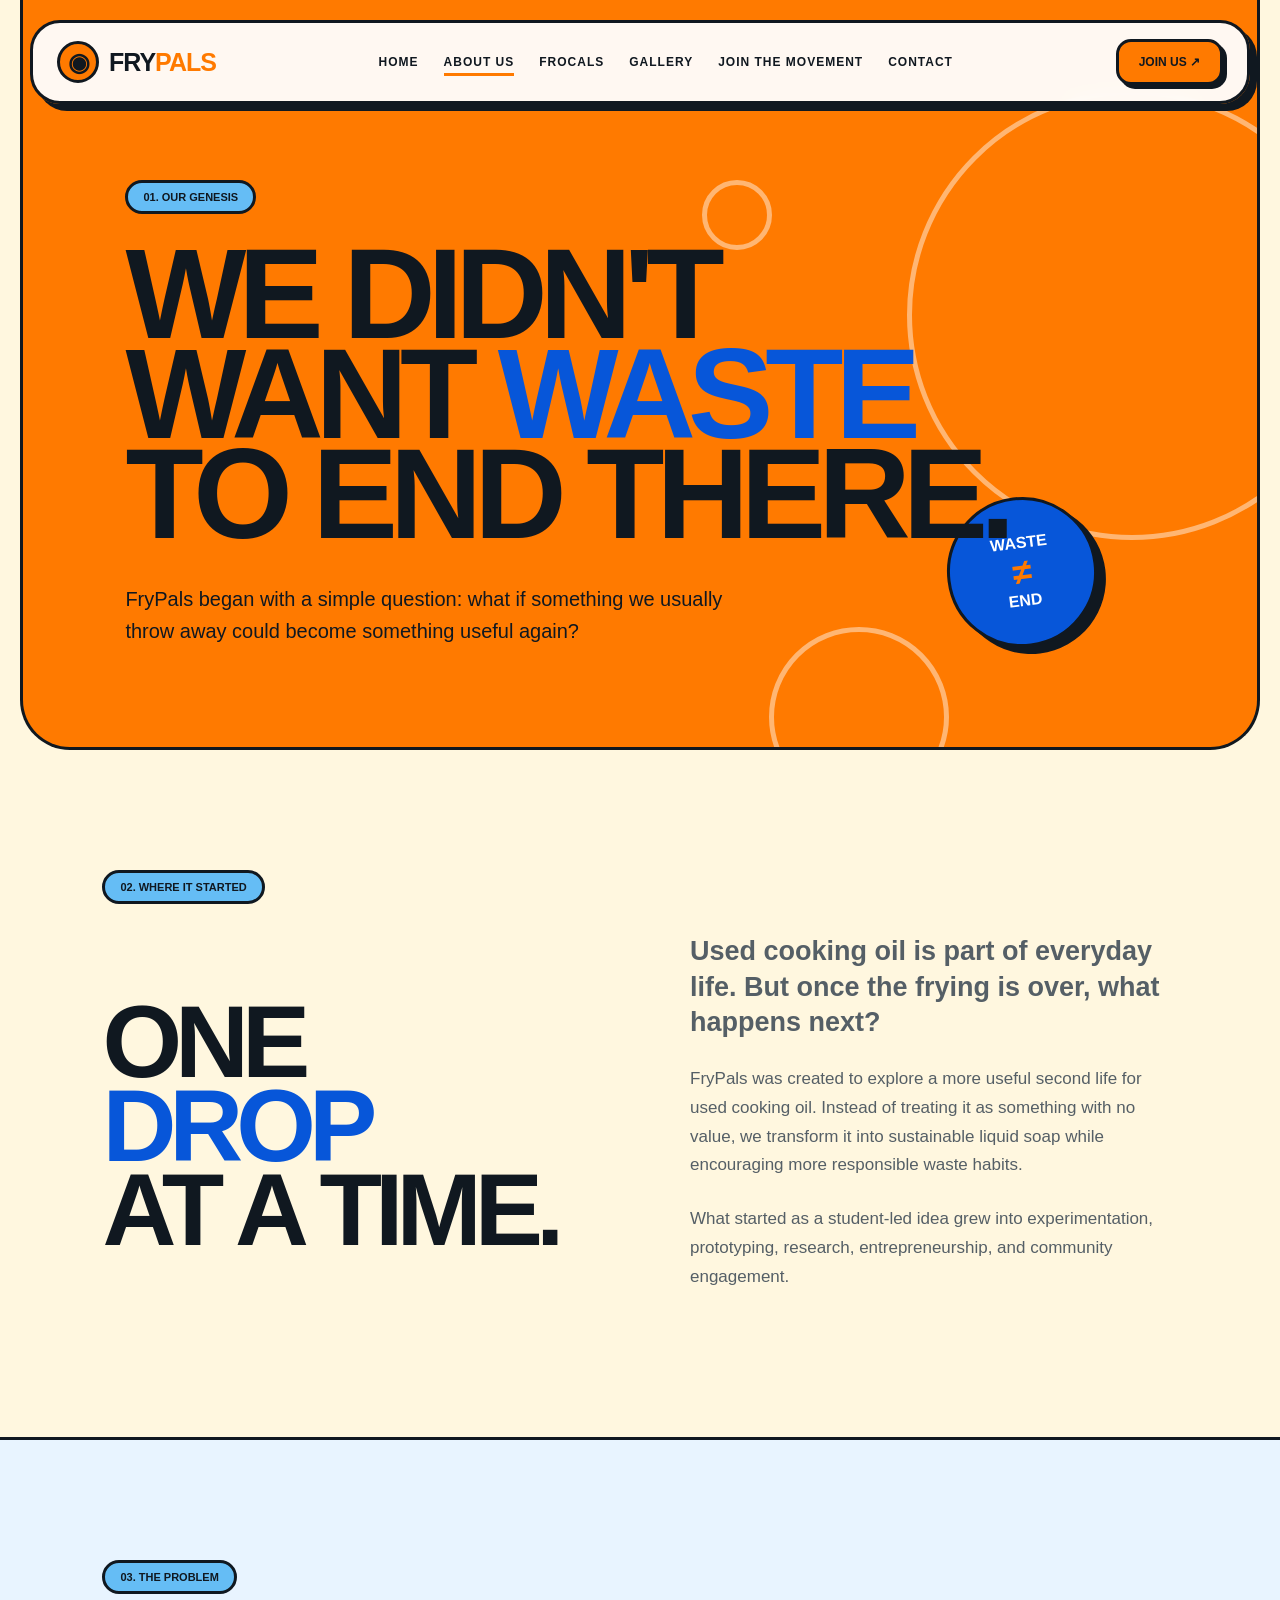
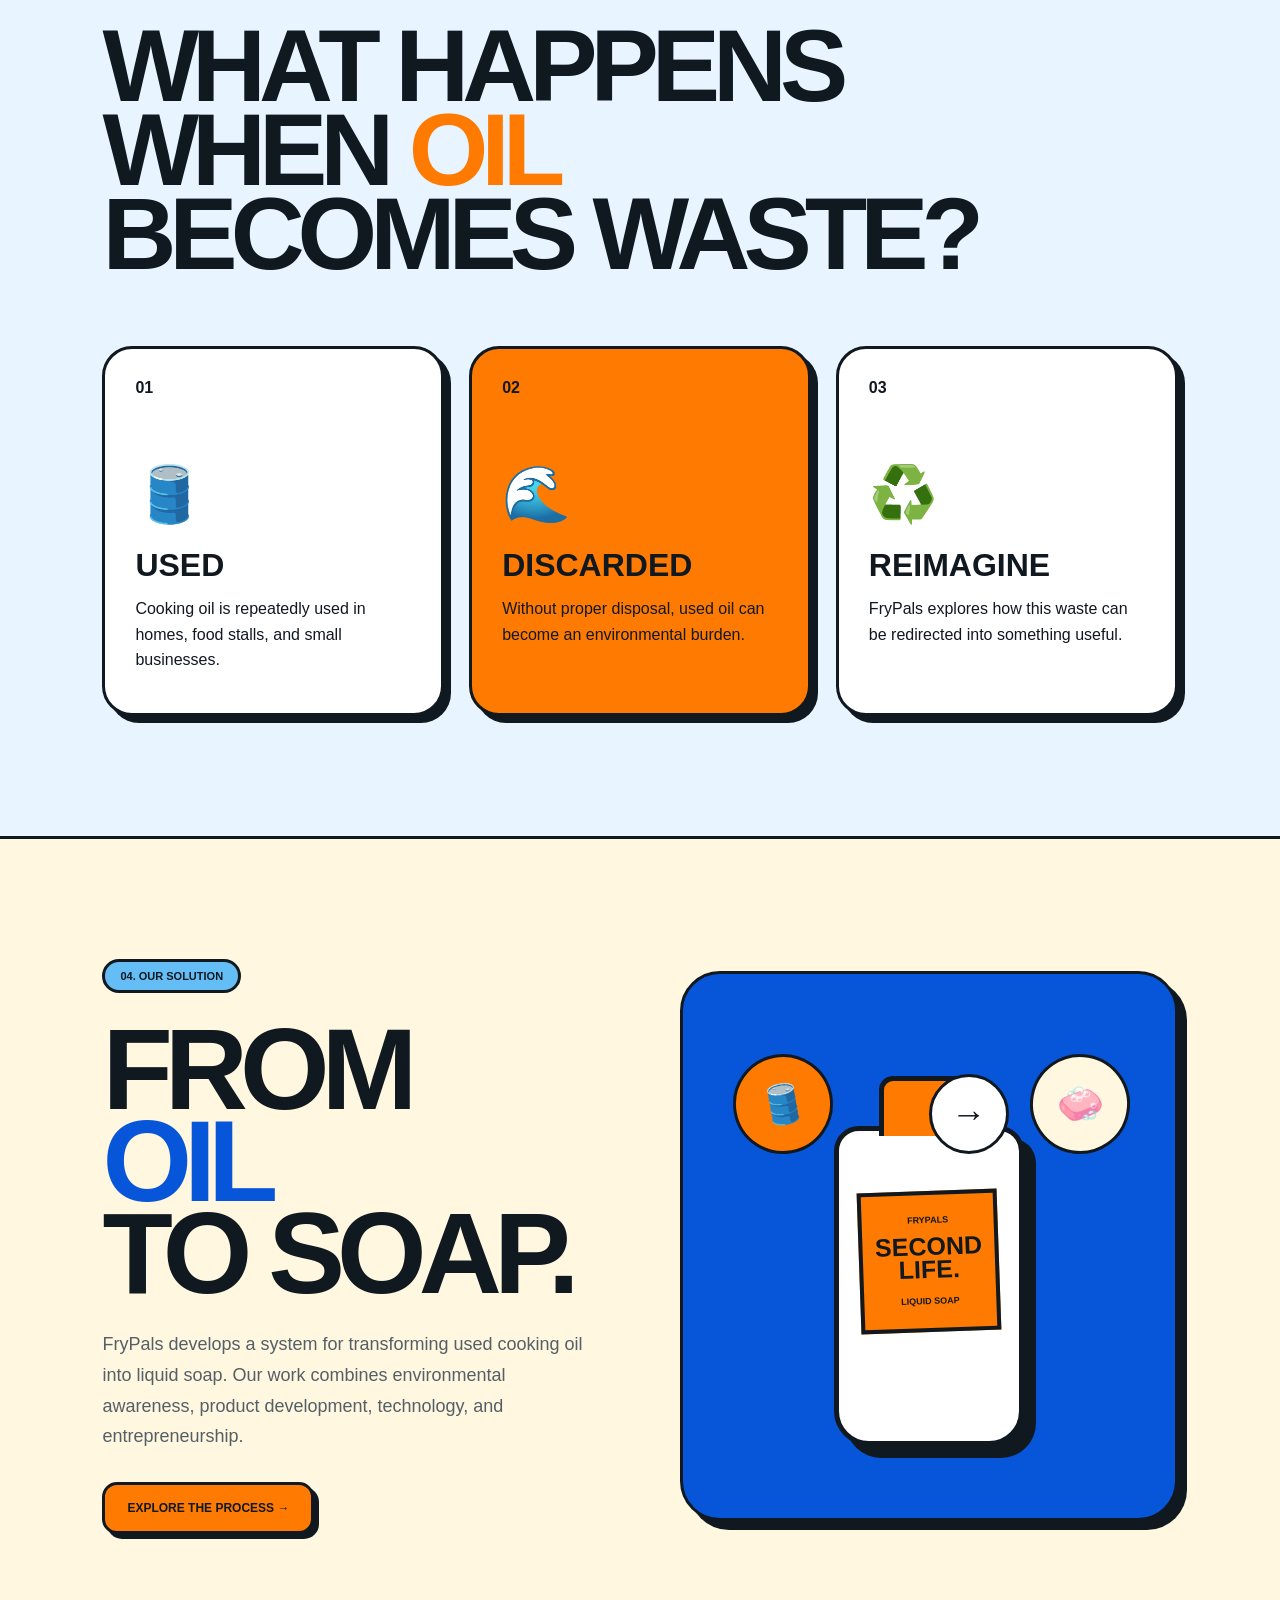
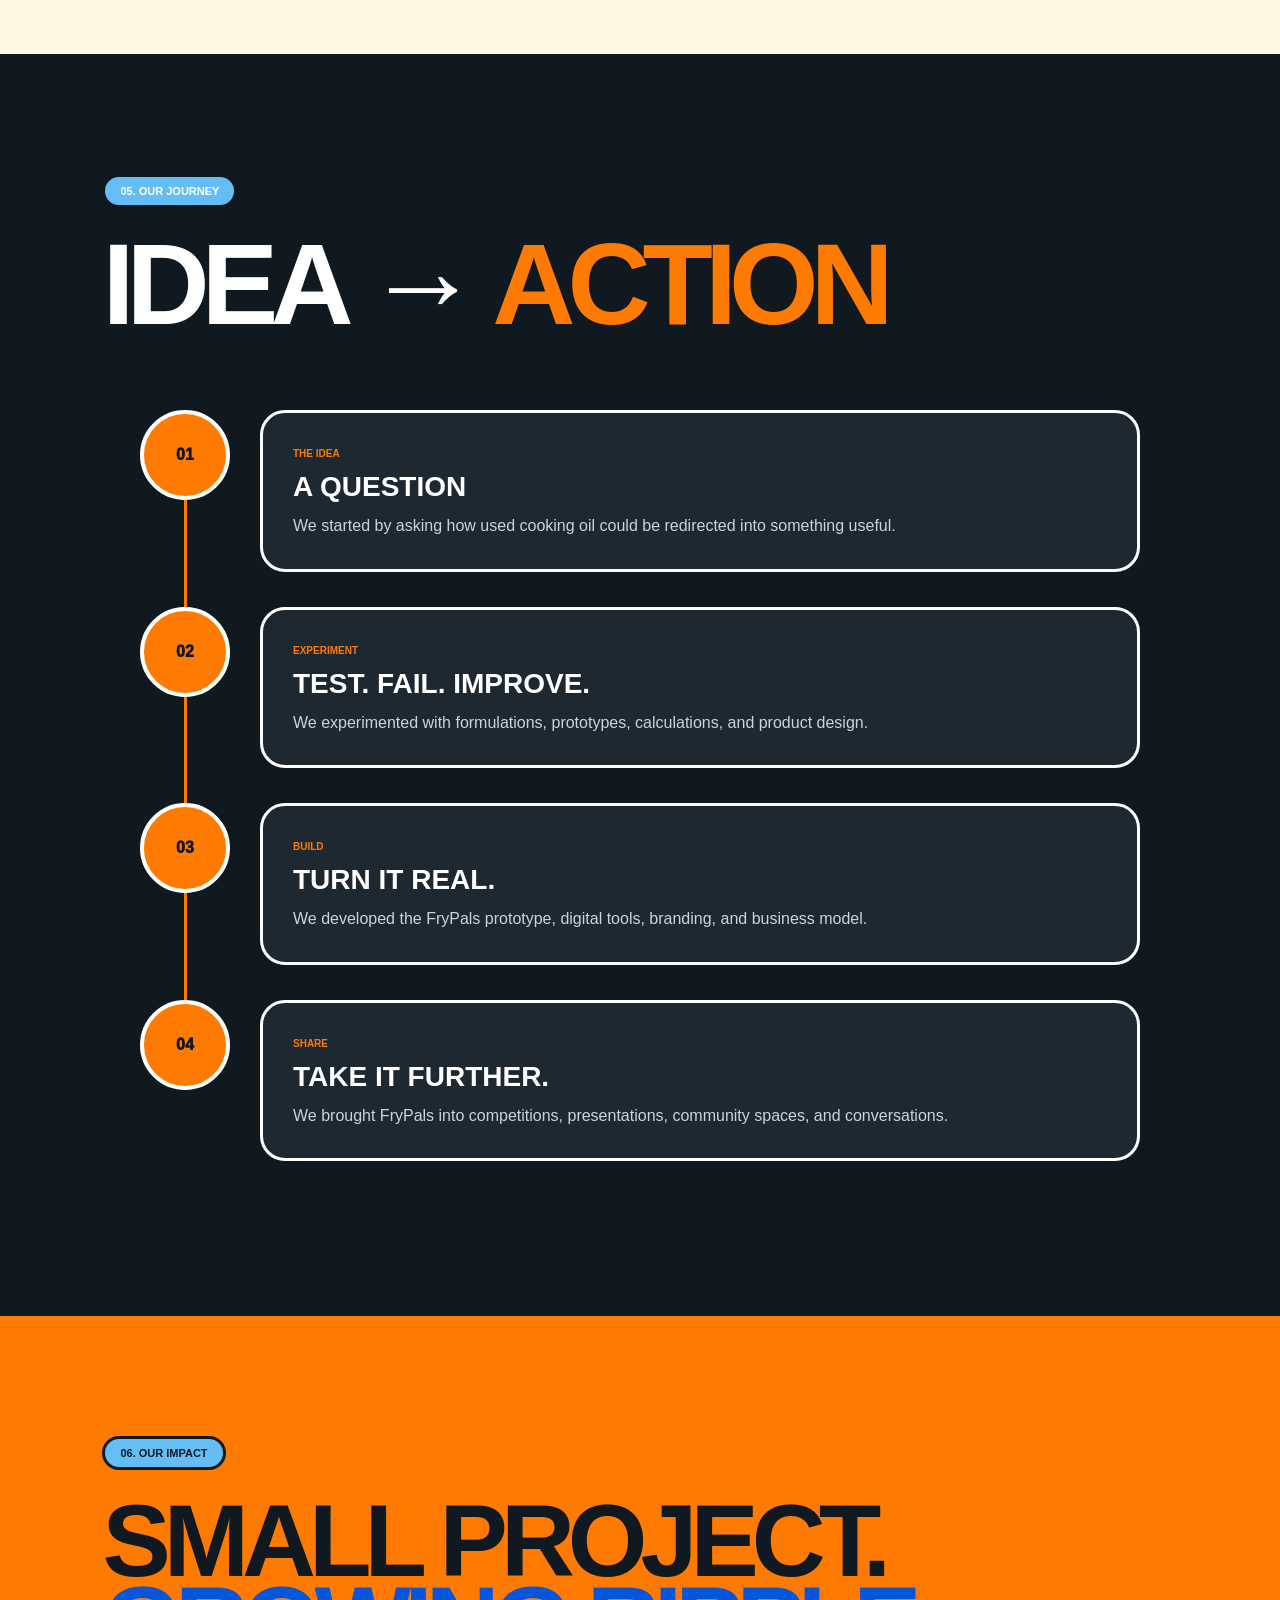
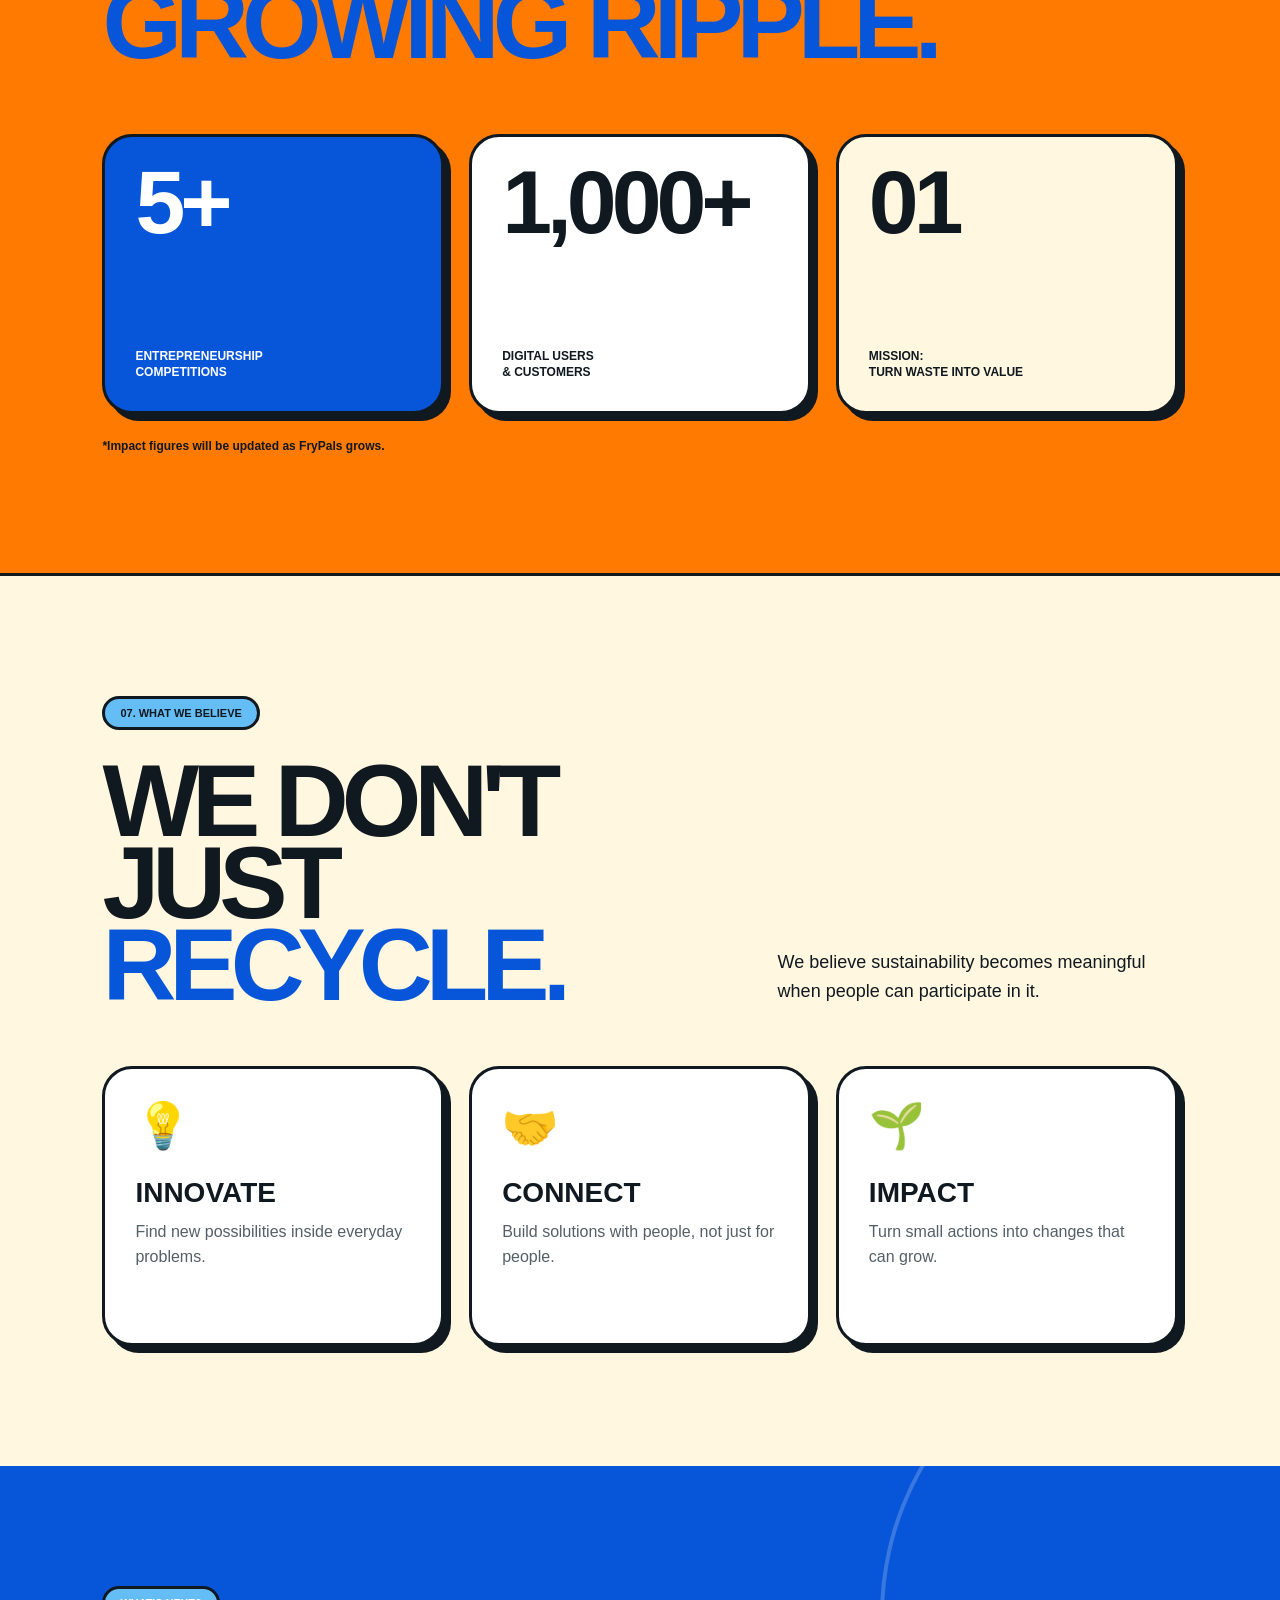
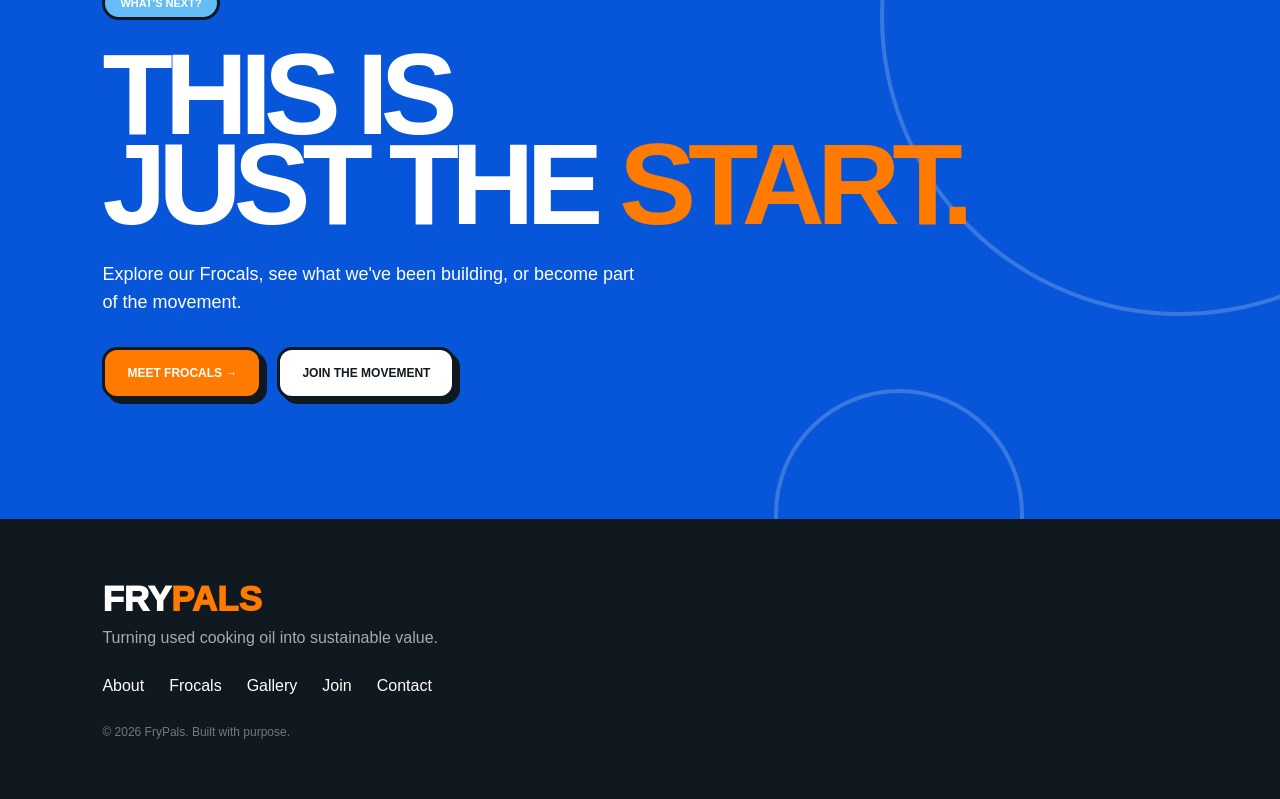
==== about.html @ e4992a15 "Upload semua file web fryp2.0" ====
<!DOCTYPE html>
<html lang="en">
<head>
    <meta charset="UTF-8">
    <meta name="viewport" content="width=device-width, initial-scale=1.0">

    <title>About Us | FryPals</title>

    <link rel="stylesheet" href="style.css">
    <link rel="stylesheet" href="about.css">
</head>

<body>

    <!-- ================= NAVBAR ================= -->

    <header class="navbar">

        <a href="index.html" class="logo">
            <span class="logo-bubble">◉</span>
            <span>FRY<span class="orange-text">PALS</span></span>
        </a>

        <nav>
            <a href="index.html">HOME</a>
            <a href="about.html" class="active">ABOUT US</a>
            <a href="frocals.html">FROCALS</a>
            <a href="gallery.html">GALLERY</a>
            <a href="join.html">JOIN THE MOVEMENT</a>
            <a href="contact.html">CONTACT</a>
        </nav>

        <a href="join.html" class="nav-button">
            JOIN US <span>↗</span>
        </a>

    </header>


    <!-- ================= HERO ================= -->

    <section class="about-hero">

        <div class="about-orb orb-1"></div>
        <div class="about-orb orb-2"></div>
        <div class="about-orb orb-3"></div>

        <div class="about-hero-content">

            <div class="section-tag">
                01. OUR GENESIS
            </div>

            <h1>
                WE DIDN'T<br>
                WANT <span>WASTE</span><br>
                TO END THERE.
            </h1>

            <p>
                FryPals began with a simple question:
                what if something we usually throw away
                could become something useful again?
            </p>

        </div>

        <div class="about-sticker">
            <span>WASTE</span>
            <strong>≠</strong>
            <span>END</span>
        </div>

    </section>


    <!-- ================= ORIGIN STORY ================= -->

    <section class="about-origin section">

        <div class="section-tag">
            02. WHERE IT STARTED
        </div>

        <div class="origin-grid">

            <div class="origin-title">

                <h2>
                    ONE<br>
                    <span>DROP</span><br>
                    AT A TIME.
                </h2>

            </div>

            <div class="origin-text">

                <p class="origin-lead">
                    Used cooking oil is part of everyday life.
                    But once the frying is over, what happens next?
                </p>

                <p>
                    FryPals was created to explore a more useful
                    second life for used cooking oil. Instead of
                    treating it as something with no value, we
                    transform it into sustainable liquid soap
                    while encouraging more responsible waste habits.
                </p>

                <p>
                    What started as a student-led idea grew into
                    experimentation, prototyping, research,
                    entrepreneurship, and community engagement.
                </p>

            </div>

        </div>

    </section>


    <!-- ================= PROBLEM ================= -->

    <section class="problem-section">

        <div class="problem-heading">

            <div class="section-tag">
                03. THE PROBLEM
            </div>

            <h2>
                WHAT HAPPENS<br>
                WHEN <span>OIL</span><br>
                BECOMES WASTE?
            </h2>

        </div>


        <div class="problem-grid">

            <article class="problem-card">

                <span class="problem-number">
                    01
                </span>

                <div class="problem-icon">
                    🛢️
                </div>

                <h3>
                    USED
                </h3>

                <p>
                    Cooking oil is repeatedly used in homes,
                    food stalls, and small businesses.
                </p>

            </article>


            <article class="problem-card orange-problem">

                <span class="problem-number">
                    02
                </span>

                <div class="problem-icon">
                    🌊
                </div>

                <h3>
                    DISCARDED
                </h3>

                <p>
                    Without proper disposal, used oil can
                    become an environmental burden.
                </p>

            </article>


            <article class="problem-card">

                <span class="problem-number">
                    03
                </span>

                <div class="problem-icon">
                    ♻️
                </div>

                <h3>
                    REIMAGINE
                </h3>

                <p>
                    FryPals explores how this waste can be
                    redirected into something useful.
                </p>

            </article>

        </div>

    </section>


    <!-- ================= SOLUTION ================= -->

    <section class="solution-section section">

        <div class="solution-grid">

            <div class="solution-copy">

                <div class="section-tag">
                    04. OUR SOLUTION
                </div>

                <h2>
                    FROM<br>
                    <span>OIL</span><br>
                    TO SOAP.
                </h2>

                <p>
                    FryPals develops a system for transforming
                    used cooking oil into liquid soap.
                    Our work combines environmental awareness,
                    product development, technology, and entrepreneurship.
                </p>

                <a href="join.html" class="primary-button">
                    EXPLORE THE PROCESS →
                </a>

            </div>


            <div class="solution-visual">

                <div class="soap-bottle">

                    <div class="soap-label">
                        <small>FRYPALS</small>
                        <strong>
                            SECOND<br>
                            LIFE.
                        </strong>
                        <span>
                            LIQUID SOAP
                        </span>
                    </div>

                </div>

                <div class="visual-bubble bubble-oil">
                    🛢️
                </div>

                <div class="visual-bubble bubble-arrow">
                    →
                </div>

                <div class="visual-bubble bubble-soap">
                    🧼
                </div>

            </div>

        </div>

    </section>


    <!-- ================= JOURNEY ================= -->

    <section class="journey-section">

        <div class="section-tag">
            05. OUR JOURNEY
        </div>

        <h2>
            IDEA → <span>ACTION</span>
        </h2>

        <div class="timeline">

            <div class="timeline-item">

                <div class="timeline-dot">
                    01
                </div>

                <div class="timeline-card">

                    <span>
                        THE IDEA
                    </span>

                    <h3>
                        A QUESTION
                    </h3>

                    <p>
                        We started by asking how used cooking
                        oil could be redirected into something useful.
                    </p>

                </div>

            </div>


            <div class="timeline-item">

                <div class="timeline-dot">
                    02
                </div>

                <div class="timeline-card">

                    <span>
                        EXPERIMENT
                    </span>

                    <h3>
                        TEST. FAIL. IMPROVE.
                    </h3>

                    <p>
                        We experimented with formulations,
                        prototypes, calculations, and product design.
                    </p>

                </div>

            </div>


            <div class="timeline-item">

                <div class="timeline-dot">
                    03
                </div>

                <div class="timeline-card">

                    <span>
                        BUILD
                    </span>

                    <h3>
                        TURN IT REAL.
                    </h3>

                    <p>
                        We developed the FryPals prototype,
                        digital tools, branding, and business model.
                    </p>

                </div>

            </div>


            <div class="timeline-item">

                <div class="timeline-dot">
                    04
                </div>

                <div class="timeline-card">

                    <span>
                        SHARE
                    </span>

                    <h3>
                        TAKE IT FURTHER.
                    </h3>

                    <p>
                        We brought FryPals into competitions,
                        presentations, community spaces, and conversations.
                    </p>

                </div>

            </div>

        </div>

    </section>


    <!-- ================= IMPACT ================= -->

    <section class="impact-section">

        <div class="impact-header">

            <div class="section-tag">
                06. OUR IMPACT
            </div>

            <h2>
                SMALL PROJECT.<br>
                <span>GROWING RIPPLE.</span>
            </h2>

        </div>


        <div class="stats-grid">

            <div class="stat-card blue-stat">

                <strong>
                    5+
                </strong>

                <span>
                    ENTREPRENEURSHIP<br>
                    COMPETITIONS
                </span>

            </div>


            <div class="stat-card orange-stat">

                <strong>
                    1,000+
                </strong>

                <span>
                    DIGITAL USERS<br>
                    & CUSTOMERS
                </span>

            </div>


            <div class="stat-card cream-stat">

                <strong>
                    01
                </strong>

                <span>
                    MISSION:<br>
                    TURN WASTE INTO VALUE
                </span>

            </div>

        </div>

        <p class="impact-note">
            *Impact figures will be updated as FryPals grows.
        </p>

    </section>


    <!-- ================= VALUES ================= -->

    <section class="values-section section">

        <div class="section-tag">
            07. WHAT WE BELIEVE
        </div>

        <div class="values-heading">

            <h2>
                WE DON'T JUST<br>
                <span>RECYCLE.</span>
            </h2>

            <p>
                We believe sustainability becomes meaningful
                when people can participate in it.
            </p>

        </div>


        <div class="values-grid">

            <article class="value-card">

                <div class="value-icon">
                    💡
                </div>

                <h3>
                    INNOVATE
                </h3>

                <p>
                    Find new possibilities inside everyday problems.
                </p>

            </article>


            <article class="value-card">

                <div class="value-icon">
                    🤝
                </div>

                <h3>
                    CONNECT
                </h3>

                <p>
                    Build solutions with people, not just for people.
                </p>

            </article>


            <article class="value-card">

                <div class="value-icon">
                    🌱
                </div>

                <h3>
                    IMPACT
                </h3>

                <p>
                    Turn small actions into changes that can grow.
                </p>

            </article>

        </div>

    </section>


    <!-- ================= CTA ================= -->

    <section class="about-cta">

        <div class="cta-ring ring-one"></div>
        <div class="cta-ring ring-two"></div>

        <div class="cta-content">

            <div class="section-tag">
                WHAT'S NEXT?
            </div>

            <h2>
                THIS IS<br>
                JUST THE <span>START.</span>
            </h2>

            <p>
                Explore our Frocals, see what we've been building,
                or become part of the movement.
            </p>

            <div class="cta-buttons">

                <a href="frocals.html" class="primary-button">
                    MEET FROCALS →
                </a>

                <a href="join.html" class="secondary-button">
                    JOIN THE MOVEMENT
                </a>

            </div>

        </div>

    </section>


    <!-- ================= FOOTER ================= -->

    <footer>

        <div class="footer-logo">
            FRY<span>PALS</span>
        </div>

        <p>
            Turning used cooking oil into sustainable value.
        </p>

        <div class="footer-links">

            <a href="about.html">About</a>
            <a href="frocals.html">Frocals</a>
            <a href="gallery.html">Gallery</a>
            <a href="join.html">Join</a>
            <a href="contact.html">Contact</a>

        </div>

        <div class="copyright">
            © 2026 FryPals. Built with purpose.
        </div>

    </footer>

</body>
</html>
---- style.css ----
/* ==================================================
   FRYPULSE
   GLOBAL STYLES
================================================== */

* {
    margin: 0;
    padding: 0;
    box-sizing: border-box;
}

html {
    scroll-behavior: smooth;
}

body {
    font-family: Arial, Helvetica, sans-serif;
    background: #fff7df;
    color: #101820;
    overflow-x: hidden;
}

a {
    text-decoration: none;
    color: inherit;
}

img {
    width: 100%;
    display: block;
}


/* ==================================================
   COLORS
================================================== */

:root {

    --blue: #0756d9;
    --light-blue: #65bdf5;

    --orange: #ff7a00;
    --light-orange: #ffb347;

    --cream: #fff7df;
    --white: #ffffff;

    --black: #101820;

    --border: 3px solid var(--black);

}


/* ==================================================
   NAVBAR
================================================== */

.navbar {

    position: fixed;

    top: 20px;
    left: 50%;

    transform: translateX(-50%);

    width: calc(100% - 60px);

    max-width: 1500px;

    padding: 16px 24px;

    display: flex;

    align-items: center;

    justify-content: space-between;

    background: rgba(255,255,255,0.95);

    border: var(--border);

    border-radius: 30px;

    box-shadow: 7px 7px 0 var(--black);

    z-index: 1000;

    backdrop-filter: blur(10px);
}


/* LOGO */

.logo {

    display: flex;

    align-items: center;

    gap: 10px;

    font-size: 25px;

    font-weight: 900;

    letter-spacing: -1px;
}

.logo-bubble {

    width: 42px;
    height: 42px;

    border-radius: 50%;

    display: flex;

    align-items: center;
    justify-content: center;

    background: var(--orange);

    border: 3px solid var(--black);

}

.orange-text {
    color: var(--orange);
}


/* NAV LINKS */

nav {

    display: flex;

    align-items: center;

    gap: 25px;

}

nav a {

    font-size: 12px;

    font-weight: 800;

    letter-spacing: 1px;

    position: relative;

    transition: 0.3s;

}

nav a::after {

    content: "";

    position: absolute;

    left: 0;

    bottom: -7px;

    width: 0;

    height: 3px;

    background: var(--orange);

    transition: 0.3s;

}

nav a:hover::after,
nav a.active::after {

    width: 100%;

}

nav a:hover {

    color: var(--orange);

}


/* NAV BUTTON */

.nav-button {

    padding: 13px 20px;

    background: var(--orange);

    border: var(--border);

    border-radius: 15px;

    font-size: 12px;

    font-weight: 900;

    box-shadow: 4px 4px 0 var(--black);

    transition: 0.2s;

}

.nav-button:hover {

    transform: translate(3px, 3px);

    box-shadow: 1px 1px 0 var(--black);

}


/* ==================================================
   HERO
================================================== */

.hero {

    height: 850px;

    margin: 0 20px;

    border-left: var(--border);
    border-right: var(--border);
    border-bottom: var(--border);

    border-radius: 0 0 45px 45px;

    overflow: hidden;

    position: relative;

}


/* SLIDES */

.hero-slide {

    position: absolute;

    inset: 0;

    opacity: 0;

    transition: opacity 1.2s ease;

}

.hero-slide.active {

    opacity: 1;

}

.hero-slide img {

    width: 100%;
    height: 100%;

    object-fit: cover;

}


/* OVERLAY */

.hero-overlay {

    position: absolute;

    inset: 0;

    background:
        linear-gradient(
            90deg,
            rgba(5, 26, 70, 0.85),
            rgba(5, 26, 70, 0.35),
            rgba(5, 26, 70, 0.1)
        );

}


/* HERO CONTENT */

.hero-content {

    position: absolute;

    left: 8%;

    top: 50%;

    transform: translateY(-35%);

    max-width: 700px;

    color: white;

}

.small-label {

    display: inline-block;

    padding: 9px 15px;

    background: var(--orange);

    border: 3px solid var(--black);

    border-radius: 30px;

    color: var(--black);

    font-size: 11px;

    font-weight: 900;

    margin-bottom: 25px;

}


.hero h1 {

    font-size: clamp(60px, 8vw, 125px);

    line-height: 0.85;

    letter-spacing: -6px;

    font-weight: 950;

}

.hero h1 span {

    color: var(--orange);

}


.hero-content p {

    max-width: 550px;

    margin-top: 30px;

    font-size: 18px;

    line-height: 1.6;

}


/* BUTTONS */

.hero-buttons {

    display: flex;

    gap: 15px;

    margin-top: 35px;

}


.primary-button,
.secondary-button {

    display: inline-flex;

    align-items: center;

    gap: 15px;

    padding: 16px 22px;

    border: var(--border);

    border-radius: 15px;

    font-weight: 900;

    font-size: 12px;

    transition: 0.25s;

}


.primary-button {

    background: var(--orange);

    box-shadow: 5px 5px 0 var(--black);

}

.secondary-button {

    background: white;

    color: var(--black);

    box-shadow: 5px 5px 0 var(--black);

}


.primary-button:hover,
.secondary-button:hover {

    transform: translate(4px, 4px);

    box-shadow: 1px 1px 0 var(--black);

}


/* ==================================================
   BUBBLES
================================================== */

.bubble {

    position: absolute;

    border-radius: 50%;

    border: 3px solid white;

    background: rgba(255,255,255,0.15);

    animation: float 5s infinite ease-in-out;

}


.bubble-1 {

    width: 100px;
    height: 100px;

    right: 12%;
    top: 25%;

}

.bubble-2 {

    width: 45px;
    height: 45px;

    right: 25%;
    top: 18%;

    animation-delay: 1s;

}

.bubble-3 {

    width: 65px;
    height: 65px;

    right: 8%;
    bottom: 20%;

    animation-delay: 2s;

}

.bubble-4 {

    width: 25px;
    height: 25px;

    left: 40%;
    top: 15%;

    animation-delay: 1.5s;

}

.bubble-5 {

    width: 50px;
    height: 50px;

    left: 55%;
    bottom: 18%;

    animation-delay: 2.5s;

}


@keyframes float {

    0%, 100% {
        transform: translateY(0);
    }

    50% {
        transform: translateY(-25px);
    }

}


/* ==================================================
   SLIDE INDICATOR
================================================== */

.slide-indicator {

    position: absolute;

    bottom: 35px;

    right: 50px;

    display: flex;

    align-items: center;

    gap: 15px;

    color: white;

    font-weight: 900;

}

.indicator-line {

    width: 120px;

    height: 4px;

    background: rgba(255,255,255,0.4);

    overflow: hidden;

}

.indicator-progress {

    height: 100%;

    width: 25%;

    background: var(--orange);

}


/* ==================================================
   TICKER
================================================== */

.ticker {

    margin: 45px 0;

    background: var(--orange);

    border-top: var(--border);

    border-bottom: var(--border);

    overflow: hidden;

    transform: rotate(-1.5deg) scale(1.02);

}


.ticker-track {

    display: flex;

    width: max-content;

    gap: 35px;

    padding: 18px 0;

    font-size: 22px;

    font-weight: 950;

    animation: ticker 20s linear infinite;

}


@keyframes ticker {

    from {
        transform: translateX(0);
    }

    to {
        transform: translateX(-50%);
    }

}


/* ==================================================
   GENERAL SECTION
================================================== */

.section {

    padding: 120px 8%;

}

.section-tag {

    display: inline-block;

    padding: 8px 15px;

    border: 3px solid var(--black);

    border-radius: 20px;

    background: var(--light-blue);

    font-size: 11px;

    font-weight: 900;

    margin-bottom: 30px;

}


/* ==================================================
   INTRO
================================================== */

.intro-grid {

    display: grid;

    grid-template-columns: 1fr 1fr;

    gap: 100px;

    align-items: center;

}


.intro h2 {

    font-size: clamp(50px, 7vw, 100px);

    line-height: 0.9;

    letter-spacing: -5px;

}

.intro h2 span {

    color: var(--blue);

}


.intro-text {

    max-width: 550px;

}

.big-text {

    font-size: 28px;

    font-weight: 800;

    line-height: 1.3;

    margin-bottom: 25px;

}

.intro-text p:not(.big-text) {

    font-size: 17px;

    line-height: 1.7;

    color: #4b535a;

}


.text-link {

    display: inline-block;

    margin-top: 30px;

    font-weight: 900;

    color: var(--blue);

    border-bottom: 3px solid var(--blue);

}


/* ==================================================
   WHAT WE DO
================================================== */

.what-we-do {

    background: #e8f4ff;

    border-top: var(--border);

    border-bottom: var(--border);

}


.section-heading {

    margin-bottom: 60px;

}

.section-heading h2 {

    font-size: clamp(50px, 7vw, 100px);

    line-height: 0.9;

    letter-spacing: -5px;

}

.section-heading h2 span {

    color: var(--orange);

}


.feature-grid {

    display: grid;

    grid-template-columns: repeat(3, 1fr);

    gap: 25px;

}


.feature-card {

    min-height: 380px;

    padding: 30px;

    border: var(--border);

    border-radius: 30px;

    position: relative;

    transition: 0.3s;

    box-shadow: 7px 7px 0 var(--black);

}


.feature-card:hover {

    transform: translateY(-10px) rotate(-1deg);

}


.blue-card {

    background: var(--blue);

    color: white;

}

.orange-card {

    background: var(--orange);

}

.cream-card {

    background: var(--cream);

}


.card-number {

    font-weight: 900;

    font-size: 14px;

}


.card-icon {

    font-size: 55px;

    margin-top: 55px;

}


.feature-card h3 {

    font-size: 30px;

    margin-top: 20px;

}


.feature-card p {

    margin-top: 15px;

    line-height: 1.6;

    max-width: 350px;

}


.card-arrow {

    position: absolute;

    right: 25px;

    bottom: 25px;

    font-size: 35px;

    font-weight: 900;

}


/* ==================================================
   FROCALS
================================================== */

.frocals-heading {

    display: flex;

    justify-content: space-between;

    align-items: end;

    margin-bottom: 60px;

}


.frocals-heading h2 {

    font-size: clamp(60px, 8vw, 110px);

    line-height: 0.85;

    letter-spacing: -6px;

}


.frocals-heading h2 span {

    color: var(--orange);

}


.frocals-heading > p {

    max-width: 400px;

    font-size: 18px;

    line-height: 1.6;

}


.frocals-cards {

    display: grid;

    grid-template-columns: 1fr 1fr;

    gap: 30px;

}


.frocal-card {

    border: var(--border);

    border-radius: 30px;

    overflow: hidden;

    background: white;

    box-shadow: 7px 7px 0 var(--black);

    transition: 0.3s;

}


.frocal-card:hover {

    transform: translateY(-8px);

}


.frocal-image {

    height: 330px;

    overflow: hidden;

}


.frocal-image img {

    height: 100%;

    object-fit: cover;

    transition: 0.5s;

}


.frocal-card:hover img {

    transform: scale(1.05);

}


.frocal-info {

    padding: 25px;

}


.frocal-info > span {

    color: var(--orange);

    font-size: 11px;

    font-weight: 900;

}


.frocal-info h3 {

    font-size: 28px;

    margin: 10px 0;

}


.frocal-info p {

    color: #555;

}


.frocal-info a {

    display: inline-block;

    margin-top: 20px;

    font-weight: 900;

    color: var(--blue);

}


/* ==================================================
   CTA
================================================== */

.cta {

    background: var(--blue);

    color: white;

    padding: 130px 8%;

    position: relative;

    overflow: hidden;

    border-top: var(--border);

    border-bottom: var(--border);

}


.cta-content {

    position: relative;

    z-index: 2;

    max-width: 800px;

}


.cta h2 {

    font-size: clamp(60px, 8vw, 120px);

    line-height: 0.85;

    letter-spacing: -6px;

}


.cta h2 span {

    color: var(--orange);

}


.cta p {

    max-width: 600px;

    font-size: 18px;

    line-height: 1.6;

    margin: 30px 0;

}


.dark-button {

    color: var(--black);

}


/* CTA bubbles */

.cta-bubbles span {

    position: absolute;

    border: 4px solid rgba(255,255,255,0.2);

    border-radius: 50%;

}


.cta-bubbles span:nth-child(1) {

    width: 400px;
    height: 400px;

    right: -100px;
    top: -100px;

}

.cta-bubbles span:nth-child(2) {

    width: 200px;
    height: 200px;

    right: 25%;
    bottom: -100px;

}

.cta-bubbles span:nth-child(3) {

    width: 100px;
    height: 100px;

    left: 10%;
    top: 15%;

}


/* ==================================================
   FOOTER
================================================== */

footer {

    padding: 60px 8%;

    background: var(--black);

    color: white;

}


.footer-logo {

    font-size: 35px;

    font-weight: 950;

}

.footer-logo span {

    color: var(--orange);

}


footer p {

    margin-top: 10px;

    color: #aaa;

}


.footer-links {

    display: flex;

    gap: 25px;

    margin: 30px 0;

}


.footer-links a:hover {

    color: var(--orange);

}


.copyright {

    color: #777;

    font-size: 12px;

}


/* ==================================================
   RESPONSIVE
================================================== */

@media (max-width: 1000px) {

    nav {

        display: none;

    }

    .navbar {

        width: calc(100% - 30px);

    }

    .hero {

        margin: 0 10px;

    }

    .intro-grid {

        grid-template-columns: 1fr;

        gap: 50px;

    }

    .feature-grid {

        grid-template-columns: 1fr;

    }

    .frocals-heading {

        flex-direction: column;

        align-items: start;

        gap: 30px;

    }

}


@media (max-width: 700px) {

    .navbar {

        top: 10px;

        padding: 12px 15px;

    }

    .logo {

        font-size: 20px;

    }

    .logo-bubble {

        width: 35px;
        height: 35px;

    }

    .nav-button {

        padding: 10px 13px;

    }

    .hero {

        height: 720px;

        border-radius: 0 0 30px 30px;

    }

    .hero-content {

        left: 8%;

        right: 8%;

    }

    .hero h1 {

        letter-spacing: -3px;

    }

    .hero-content p {

        font-size: 15px;

    }

    .hero-buttons {

        flex-direction: column;

        align-items: flex-start;

    }

    .slide-indicator {

        right: 20px;

    }

    .section {

        padding: 80px 7%;

    }

    .frocals-cards {

        grid-template-columns: 1fr;

    }

    .footer-links {

        flex-wrap: wrap;

    }

}
---- about.css ----
/* ==================================================
   ABOUT PAGE
================================================== */


/* ================= HERO ================= */

.about-hero {

    min-height: 750px;

    margin: 0 20px;

    padding: 180px 8% 100px;

    background: var(--orange);

    border-left: var(--border);
    border-right: var(--border);
    border-bottom: var(--border);

    border-radius: 0 0 50px 50px;

    position: relative;

    overflow: hidden;

}

.about-hero-content {

    position: relative;

    z-index: 2;

    max-width: 950px;

}

.about-hero h1 {

    font-size: clamp(70px, 10vw, 150px);

    line-height: 0.78;

    letter-spacing: -8px;

}

.about-hero h1 span {

    color: var(--blue);

}

.about-hero p {

    max-width: 600px;

    margin-top: 40px;

    font-size: 20px;

    line-height: 1.6;

}


/* BUBBLES */

.about-orb {

    position: absolute;

    border: 5px solid rgba(255,255,255,0.45);

    border-radius: 50%;

    animation: aboutFloat 6s infinite ease-in-out;

}

.orb-1 {

    width: 450px;
    height: 450px;

    right: -100px;
    top: 90px;

}

.orb-2 {

    width: 180px;
    height: 180px;

    right: 25%;
    bottom: -60px;

    animation-delay: 1s;

}

.orb-3 {

    width: 70px;
    height: 70px;

    left: 55%;
    top: 180px;

    animation-delay: 2s;

}

@keyframes aboutFloat {

    0%, 100% {
        transform: translateY(0);
    }

    50% {
        transform: translateY(-20px);
    }

}


/* STICKER */

.about-sticker {

    position: absolute;

    right: 13%;
    bottom: 100px;

    width: 150px;
    height: 150px;

    border-radius: 50%;

    background: var(--blue);

    color: white;

    border: var(--border);

    box-shadow: 8px 8px 0 var(--black);

    display: flex;

    flex-direction: column;

    justify-content: center;
    align-items: center;

    transform: rotate(-7deg);

    font-weight: 900;

}

.about-sticker strong {

    font-size: 35px;

    color: var(--orange);

}


/* ================= ORIGIN ================= */

.about-origin {

    background: var(--cream);

}

.origin-grid {

    display: grid;

    grid-template-columns: 1fr 1fr;

    gap: 100px;

    align-items: center;

}

.origin-title h2 {

    font-size: clamp(60px, 8vw, 120px);

    line-height: 0.82;

    letter-spacing: -7px;

}

.origin-title h2 span {

    color: var(--blue);

}

.origin-text {

    max-width: 600px;

}

.origin-lead {

    font-size: 27px !important;

    font-weight: 800;

    line-height: 1.3 !important;

    margin-bottom: 30px;

}

.origin-text p {

    font-size: 17px;

    line-height: 1.7;

    color: #555f66;

    margin-bottom: 25px;

}


/* ================= PROBLEM ================= */

.problem-section {

    padding: 120px 8%;

    background: #e8f4ff;

    border-top: var(--border);

    border-bottom: var(--border);

}

.problem-heading h2 {

    font-size: clamp(60px, 8vw, 115px);

    line-height: 0.82;

    letter-spacing: -7px;

    margin-bottom: 70px;

}

.problem-heading h2 span {

    color: var(--orange);

}

.problem-grid {

    display: grid;

    grid-template-columns: repeat(3, 1fr);

    gap: 25px;

}

.problem-card {

    min-height: 370px;

    padding: 30px;

    border: var(--border);

    border-radius: 30px;

    background: white;

    box-shadow: 7px 7px 0 var(--black);

    position: relative;

    transition: 0.3s;

}

.problem-card:hover {

    transform: translateY(-8px) rotate(-1deg);

}

.orange-problem {

    background: var(--orange);

}

.problem-number {

    font-weight: 900;

}

.problem-icon {

    font-size: 55px;

    margin-top: 65px;

}

.problem-card h3 {

    font-size: 32px;

    margin-top: 20px;

}

.problem-card p {

    line-height: 1.6;

    margin-top: 12px;

}


/* ================= SOLUTION ================= */

.solution-section {

    background: var(--cream);

}

.solution-grid {

    display: grid;

    grid-template-columns: 1fr 1fr;

    gap: 80px;

    align-items: center;

}

.solution-copy h2 {

    font-size: clamp(65px, 9vw, 130px);

    line-height: 0.8;

    letter-spacing: -8px;

}

.solution-copy h2 span {

    color: var(--blue);

}

.solution-copy p {

    max-width: 530px;

    margin: 30px 0;

    font-size: 18px;

    line-height: 1.7;

    color: #555f66;

}


/* SOAP VISUAL */

.solution-visual {

    min-height: 550px;

    background: var(--blue);

    border: var(--border);

    border-radius: 40px;

    box-shadow: 9px 9px 0 var(--black);

    position: relative;

    overflow: hidden;

    display: flex;

    align-items: center;

    justify-content: center;

}


/* BUBBLE VISUALS */

.visual-bubble {

    position: absolute;

    width: 100px;
    height: 100px;

    border-radius: 50%;

    border: var(--border);

    display: flex;

    align-items: center;
    justify-content: center;

    font-size: 38px;

}

.bubble-oil {

    left: 50px;
    top: 80px;

    background: var(--orange);

    transform: rotate(-10deg);

}

.bubble-arrow {

    left: 50%;

    top: 100px;

    width: 80px;
    height: 80px;

    background: white;

    font-size: 35px;

}

.bubble-soap {

    right: 45px;
    top: 80px;

    background: var(--cream);

    transform: rotate(10deg);

}


/* SOAP BOTTLE */

.soap-bottle {

    width: 190px;
    height: 320px;

    background: #ffffff;

    border: 5px solid var(--black);

    border-radius: 25px 25px 35px 35px;

    position: relative;

    margin-top: 80px;

    box-shadow: 12px 12px 0 var(--black);

}

.soap-bottle::before {

    content: "";

    position: absolute;

    width: 90px;
    height: 55px;

    background: var(--orange);

    border: 5px solid var(--black);

    border-bottom: none;

    left: 50%;

    top: -55px;

    transform: translateX(-50%);

    border-radius: 14px 14px 0 0;

}

.soap-label {

    position: absolute;

    inset: 60px 20px auto;

    padding: 20px 10px;

    background: var(--orange);

    border: 4px solid var(--black);

    text-align: center;

    transform: rotate(-2deg);

}

.soap-label small {

    display: block;

    font-weight: 900;

    font-size: 9px;

}

.soap-label strong {

    display: block;

    font-size: 25px;

    line-height: 0.9;

    margin: 10px 0;

}

.soap-label span {

    font-size: 9px;

    font-weight: 900;

}


/* ================= JOURNEY ================= */

.journey-section {

    padding: 120px 8%;

    background: var(--black);

    color: white;

}

.journey-section h2 {

    font-size: clamp(65px, 9vw, 130px);

    line-height: 0.8;

    letter-spacing: -8px;

    margin-bottom: 80px;

}

.journey-section h2 span {

    color: var(--orange);

}

.timeline {

    max-width: 1000px;

    margin: auto;

}

.timeline-item {

    display: grid;

    grid-template-columns: 90px 1fr;

    gap: 30px;

    position: relative;

}

.timeline-item:not(:last-child)::after {

    content: "";

    position: absolute;

    left: 44px;

    top: 85px;

    width: 3px;

    height: calc(100% - 20px);

    background: var(--orange);

}

.timeline-dot {

    width: 90px;
    height: 90px;

    border-radius: 50%;

    border: 4px solid white;

    background: var(--orange);

    color: var(--black);

    display: flex;

    align-items: center;
    justify-content: center;

    font-weight: 950;

    position: relative;

    z-index: 2;

}

.timeline-card {

    background: #1d2831;

    border: 3px solid #ffffff;

    border-radius: 25px;

    padding: 30px;

    margin-bottom: 35px;

}

.timeline-card span {

    font-size: 10px;

    font-weight: 900;

    color: var(--orange);

}

.timeline-card h3 {

    font-size: 28px;

    margin: 10px 0;

}

.timeline-card p {

    color: #ccd4da;

    line-height: 1.6;

}


/* ================= IMPACT ================= */

.impact-section {

    padding: 120px 8%;

    background: var(--orange);

    border-bottom: var(--border);

}

.impact-header h2 {

    font-size: clamp(60px, 8vw, 110px);

    line-height: 0.8;

    letter-spacing: -7px;

}

.impact-header h2 span {

    color: var(--blue);

}

.stats-grid {

    display: grid;

    grid-template-columns: repeat(3, 1fr);

    gap: 25px;

    margin-top: 70px;

}

.stat-card {

    min-height: 280px;

    padding: 30px;

    border: var(--border);

    border-radius: 30px;

    box-shadow: 7px 7px 0 var(--black);

    display: flex;

    flex-direction: column;

    justify-content: space-between;

}

.blue-stat {

    background: var(--blue);

    color: white;

}

.orange-stat {

    background: white;

}

.cream-stat {

    background: var(--cream);

}

.stat-card strong {

    font-size: clamp(55px, 7vw, 100px);

    line-height: 0.8;

    letter-spacing: -5px;

}

.stat-card span {

    font-size: 12px;

    font-weight: 900;

    line-height: 1.4;

}

.impact-note {

    margin-top: 25px;

    font-size: 12px;

    font-weight: 700;

}


/* ================= VALUES ================= */

.values-section {

    background: var(--cream);

}

.values-heading {

    display: flex;

    justify-content: space-between;

    align-items: end;

    gap: 60px;

    margin-bottom: 60px;

}

.values-heading h2 {

    font-size: clamp(60px, 8vw, 115px);

    line-height: 0.8;

    letter-spacing: -7px;

}

.values-heading h2 span {

    color: var(--blue);

}

.values-heading p {

    max-width: 400px;

    font-size: 18px;

    line-height: 1.6;

}

.values-grid {

    display: grid;

    grid-template-columns: repeat(3, 1fr);

    gap: 25px;

}

.value-card {

    padding: 30px;

    min-height: 280px;

    background: white;

    border: var(--border);

    border-radius: 30px;

    box-shadow: 7px 7px 0 var(--black);

}

.value-icon {

    font-size: 45px;

}

.value-card h3 {

    font-size: 28px;

    margin: 25px 0 10px;

}

.value-card p {

    line-height: 1.6;

    color: #555f66;

}


/* ================= CTA ================= */

.about-cta {

    background: var(--blue);

    color: white;

    min-height: 600px;

    padding: 120px 8%;

    position: relative;

    overflow: hidden;

}

.about-cta .cta-content {

    position: relative;

    z-index: 3;

    max-width: 900px;

}

.about-cta h2 {

    font-size: clamp(65px, 9vw, 130px);

    line-height: 0.78;

    letter-spacing: -8px;

}

.about-cta h2 span {

    color: var(--orange);

}

.about-cta p {

    max-width: 550px;

    font-size: 18px;

    line-height: 1.6;

    margin: 30px 0;

}

.cta-buttons {

    display: flex;

    gap: 15px;

    flex-wrap: wrap;

}

.about-cta .secondary-button {

    background: white;

}


/* RINGS */

.cta-ring {

    position: absolute;

    border: 4px solid rgba(255,255,255,0.2);

    border-radius: 50%;

}

.ring-one {

    width: 600px;
    height: 600px;

    right: -200px;
    top: -150px;

}

.ring-two {

    width: 250px;
    height: 250px;

    right: 20%;
    bottom: -120px;

}


/* ================= RESPONSIVE ================= */

@media (max-width: 900px) {

    .about-hero {

        margin: 0 10px;

    }

    .about-sticker {

        right: 8%;

        width: 115px;
        height: 115px;

    }

    .origin-grid,
    .solution-grid {

        grid-template-columns: 1fr;

    }

    .problem-grid,
    .stats-grid,
    .values-grid {

        grid-template-columns: 1fr;

    }

    .values-heading {

        flex-direction: column;

        align-items: start;

    }

    .timeline-item {

        grid-template-columns: 65px 1fr;

    }

    .timeline-dot {

        width: 65px;
        height: 65px;

    }

    .timeline-item:not(:last-child)::after {

        left: 31px;

    }

}

@media (max-width: 600px) {

    .about-hero h1 {

        letter-spacing: -4px;

    }

    .origin-title h2,
    .problem-heading h2,
    .solution-copy h2,
    .journey-section h2,
    .impact-header h2,
    .values-heading h2,
    .about-cta h2 {

        letter-spacing: -4px;

    }

    .solution-visual {

        min-height: 450px;

    }

    .timeline-item {

        grid-template-columns: 1fr;

    }

    .timeline-item:not(:last-child)::after {

        display: none;

    }

}
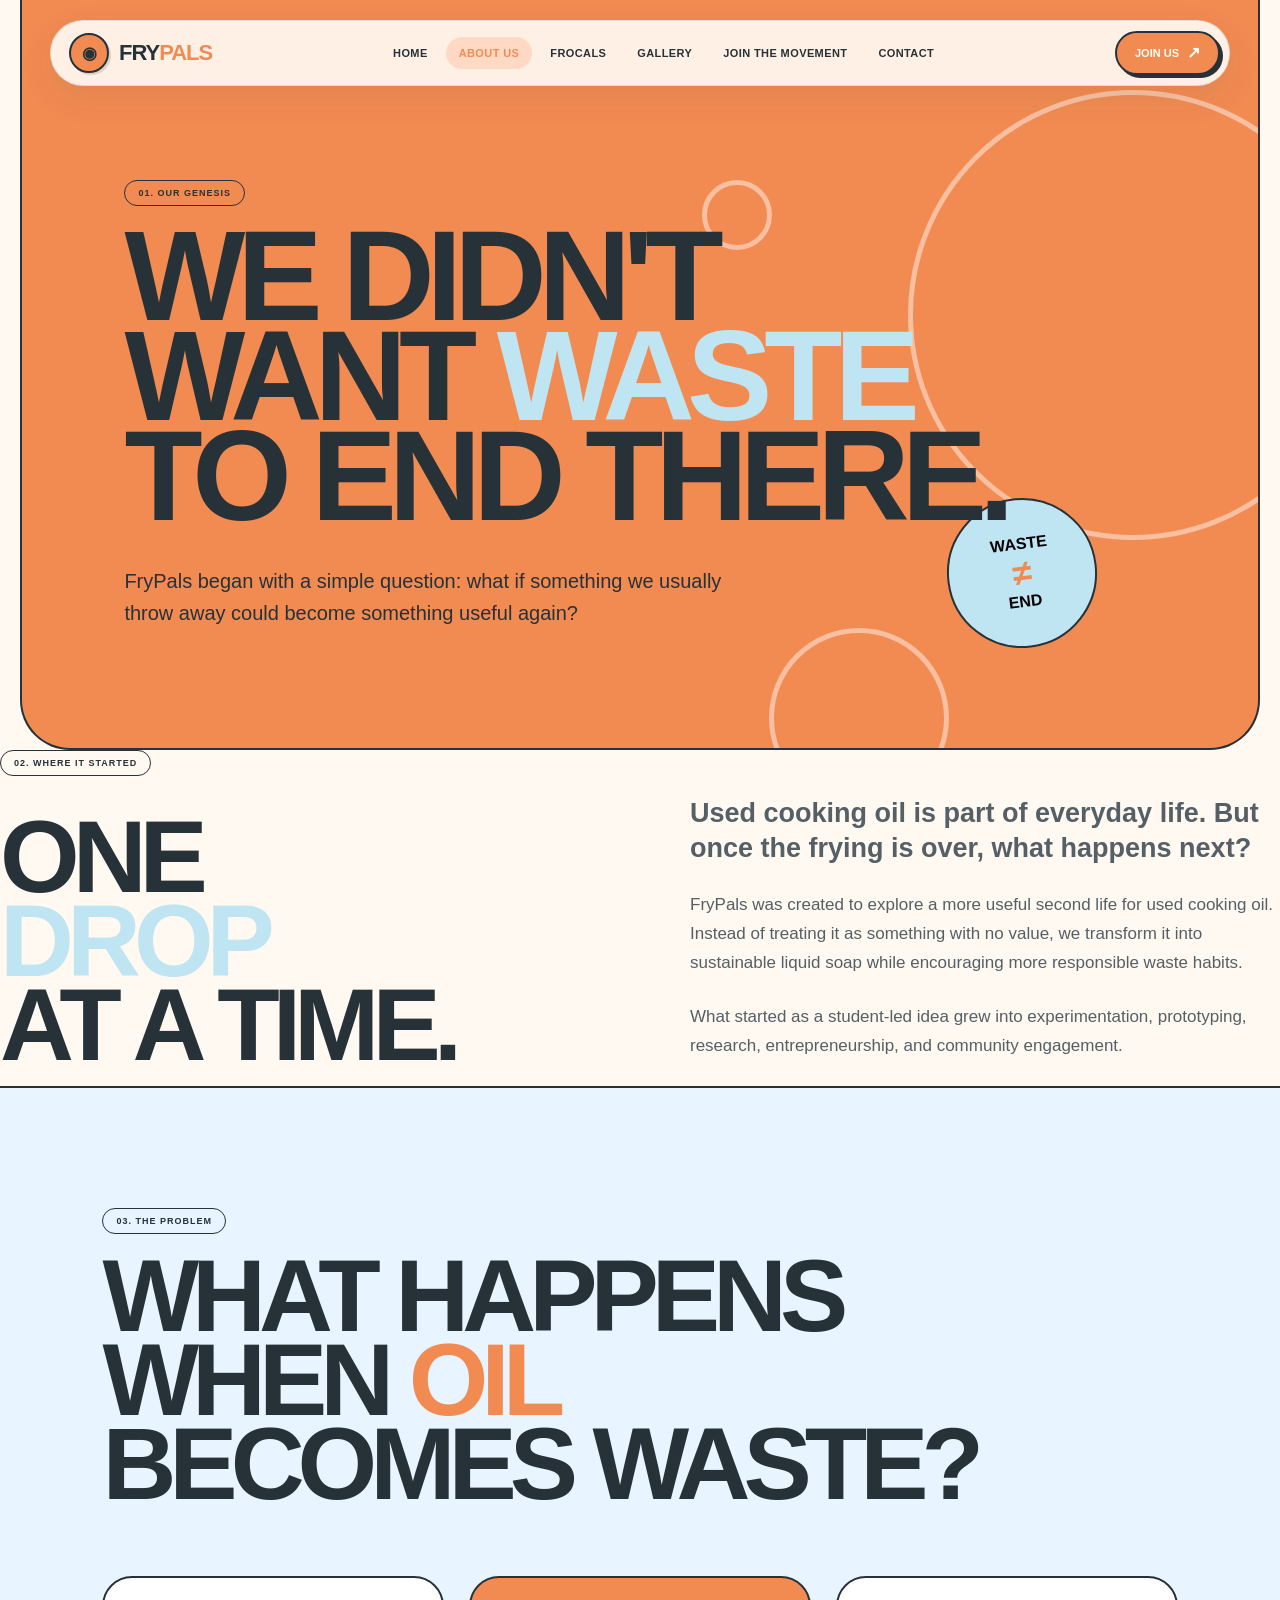
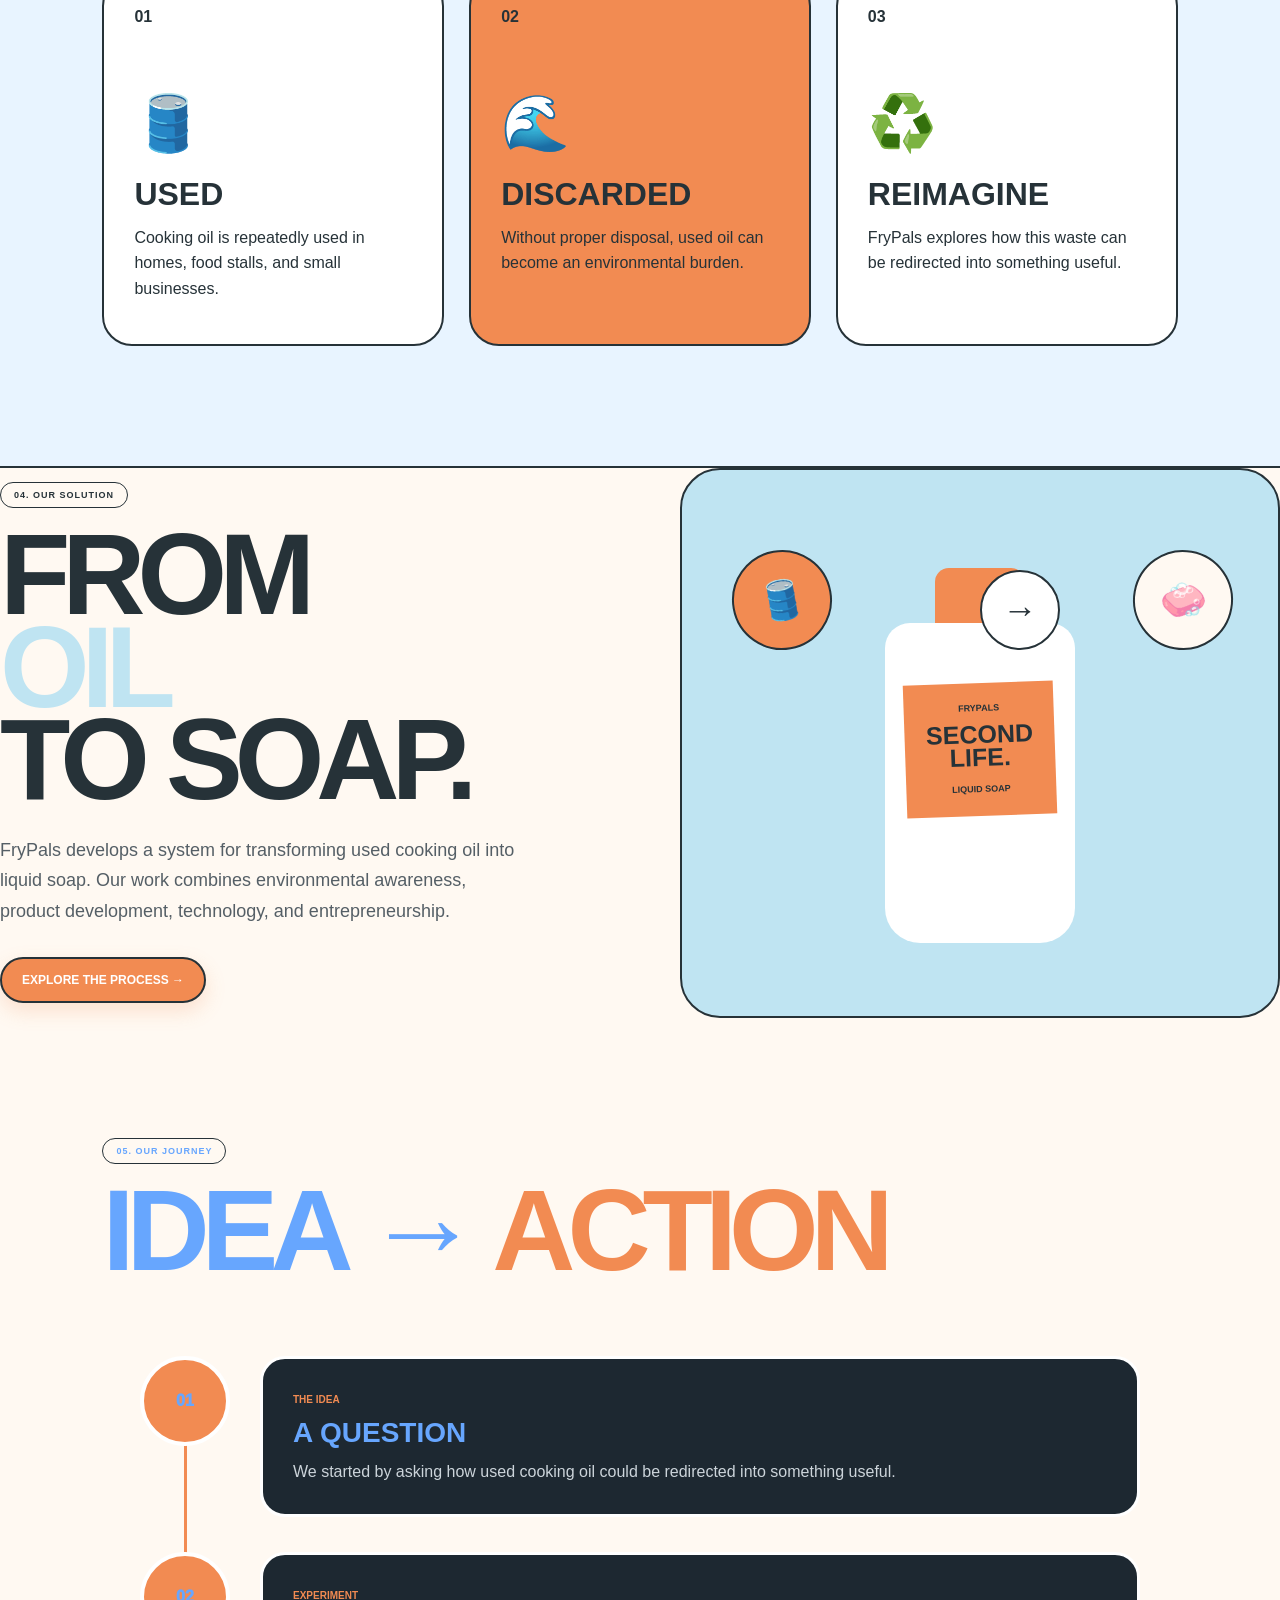
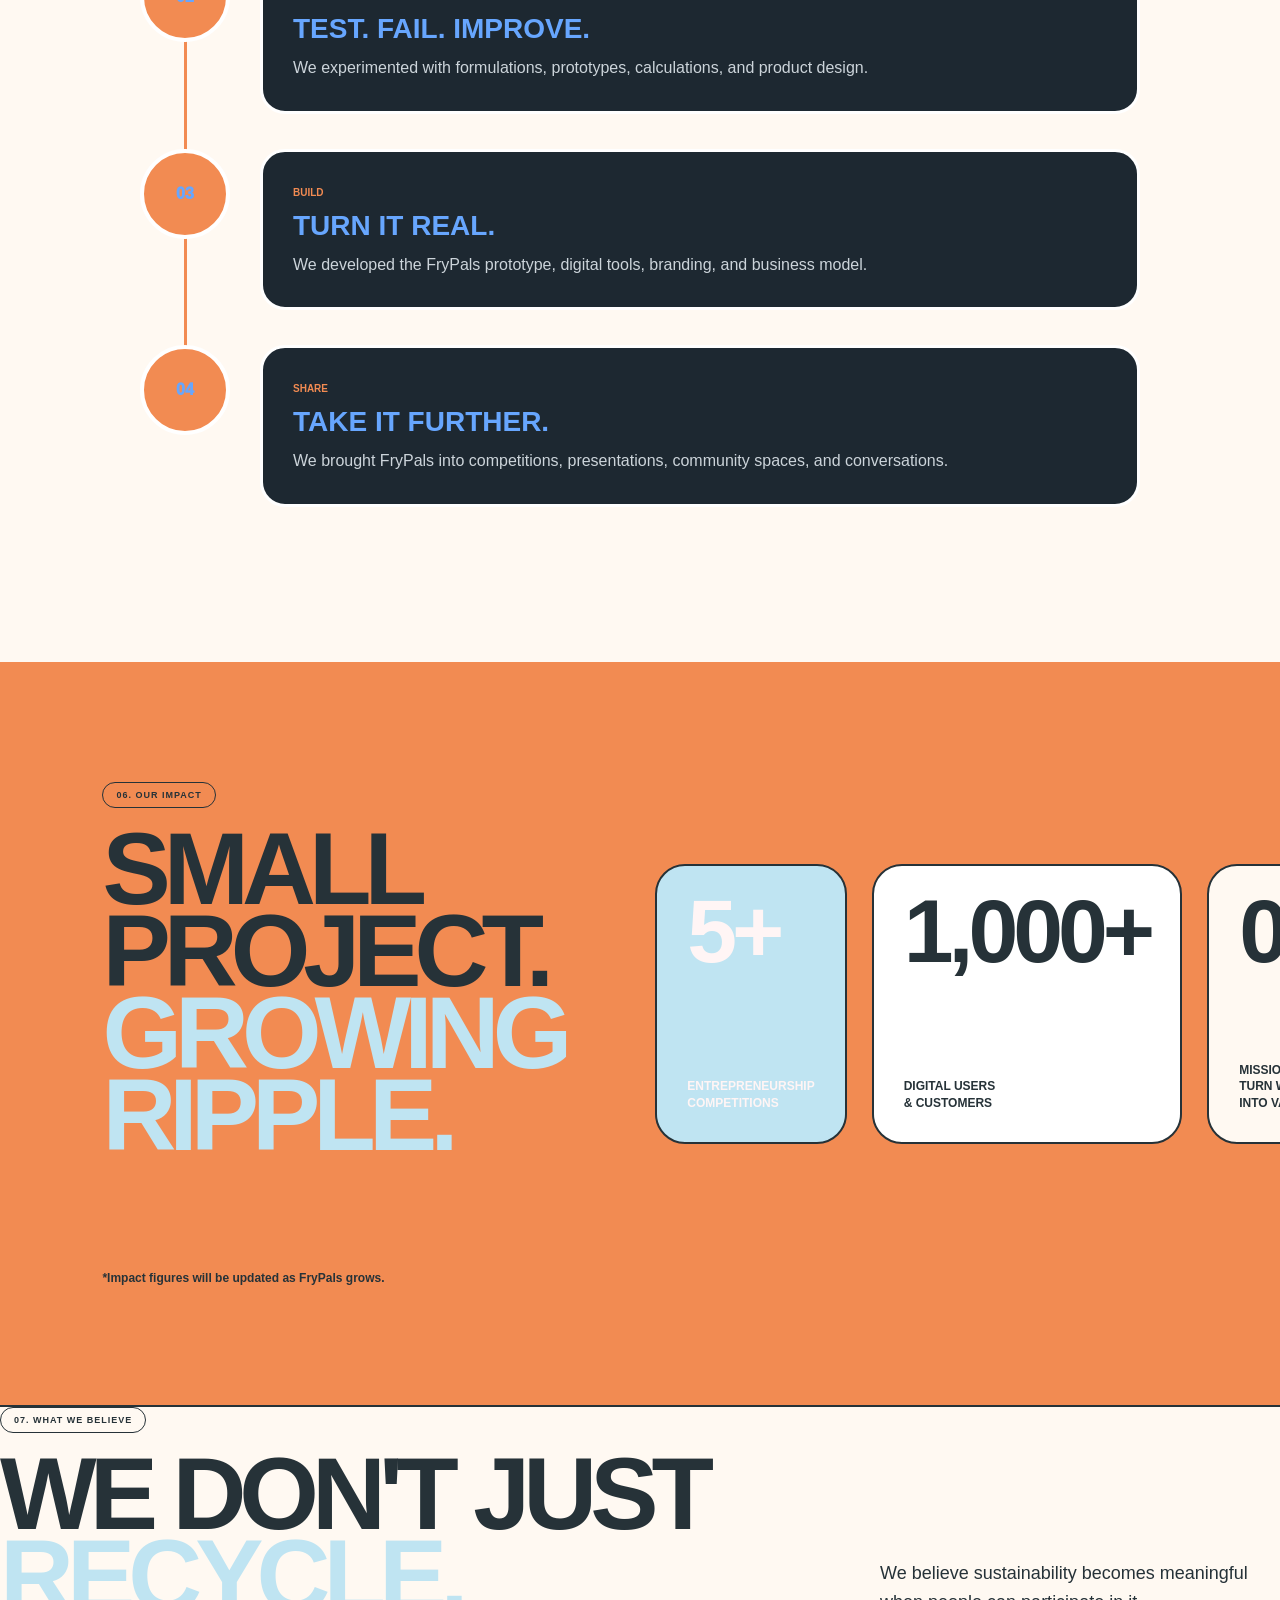
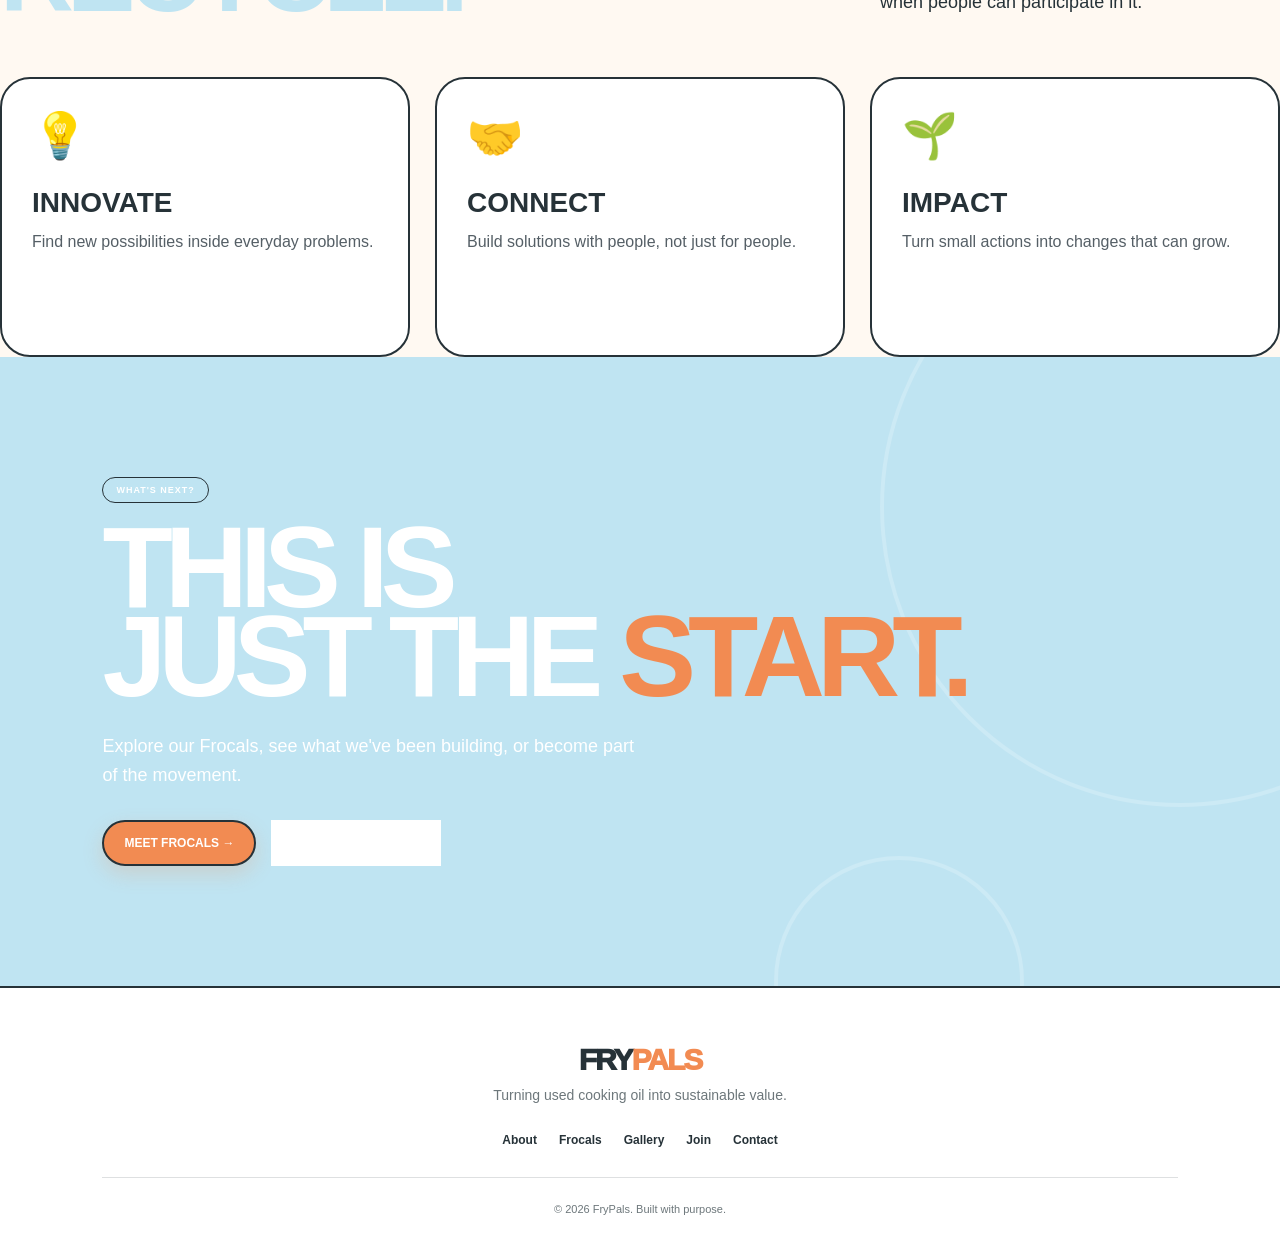
==== commit fedbbd7c: "git add" ====
--- a/about.html
+++ b/about.html
@@ -33,6 +33,24 @@
         <a href="join.html" class="nav-button">
             JOIN US <span>↗</span>
         </a>
+<button class="mobile-menu-button" id="mobileMenuButton">
+            ☰
+        </button>
+
+    </header>
+
+
+    <!-- MOBILE MENU -->
+    <div class="mobile-menu" id="mobileMenu">
+
+        <a href="index.html">Home</a>
+        <a href="about.html">About Us</a>
+        <a href="frocals.html">Frocals</a>
+        <a href="gallery.html">Gallery</a>
+        <a href="join.html">Join the Movement</a>
+        <a href="contact.html">Contact</a>
+
+    </div>
 
     </header>
 
--- a/style.css
+++ b/style.css
@@ -1,7 +1,23 @@
-/* ==================================================
-   FRYPULSE
-   GLOBAL STYLES
-================================================== */
+:root {
+    --orange: #F47B3A;
+    --soft-orange: #FFD8C2;
+    --soft-blue: #BFE7F5;
+    --light-blue: #EAF8FC;
+    --cream: #FFF9F2;
+    --white: #FFFFFF;
+    --text: #263238;
+    --muted: #68747A;
+
+    --border: 2px solid var(--text);
+
+    --radius: 22px;
+    --shadow: 5px 5px 0 rgba(38, 50, 56, 0.12);
+}
+
+
+/* =========================================================
+   RESET
+========================================================= */
 
 * {
     margin: 0;
@@ -14,9 +30,487 @@
 }
 
 body {
+    background: var(--cream);
+    color: var(--text);
+
     font-family: Arial, Helvetica, sans-serif;
-    background: #fff7df;
-    color: #101820;
+
+    overflow-x: hidden;
+}
+
+a {
+    color: inherit;
+    text-decoration: none;
+}
+
+button,
+input,
+textarea,
+select {
+    font-family: inherit;
+}
+
+
+/* =========================================================
+   NAVBAR
+========================================================= */
+
+.navbar {
+
+    position: fixed;
+
+    top: 18px;
+    left: 50%;
+
+    transform: translateX(-50%);
+
+    width: calc(100% - 50px);
+    max-width: 1250px;
+
+    height: 72px;
+
+    padding: 10px 14px 10px 22px;
+
+    display: flex;
+    align-items: center;
+
+    justify-content: space-between;
+
+    background: rgba(255, 249, 242, 0.94);
+
+    border: 2px solid var(--text);
+
+    border-radius: 100px;
+
+    box-shadow: var(--shadow);
+
+    z-index: 1000;
+
+    backdrop-filter: blur(12px);
+}
+
+
+/* =========================================================
+   LOGO
+========================================================= */
+
+.logo {
+    display: flex;
+    align-items: center;
+    flex-shrink: 0;
+}
+
+.logo img {
+    width: 105px;
+    height: auto;
+    display: block;
+}
+
+.logo-bubble {
+
+    width: 40px;
+    height: 40px;
+
+    display: flex;
+
+    align-items: center;
+    justify-content: center;
+
+    background: var(--orange);
+
+    border: 2px solid var(--text);
+
+    border-radius: 50%;
+
+    box-shadow: 2px 2px 0 rgba(38, 50, 56, 0.15);
+
+    font-size: 17px;
+
+    transition: transform 0.25s ease;
+}
+
+
+.logo:hover .logo-bubble {
+
+    transform: rotate(-12deg) scale(1.08);
+}
+
+
+.orange-text {
+    color: var(--orange);
+}
+
+
+/* =========================================================
+   NAVIGATION
+========================================================= */
+
+.navbar nav {
+
+    display: flex;
+
+    align-items: center;
+
+    gap: 5px;
+}
+
+
+.navbar nav a {
+
+    position: relative;
+
+    padding: 10px 13px;
+
+    border-radius: 50px;
+
+    font-size: 11px;
+
+    font-weight: 800;
+
+    letter-spacing: 0.4px;
+
+    transition:
+        background 0.2s ease,
+        color 0.2s ease,
+        transform 0.2s ease;
+}
+
+
+.navbar nav a:hover {
+
+    background: var(--soft-blue);
+
+    transform: translateY(-2px);
+}
+
+
+.navbar nav a.active {
+
+    background: var(--soft-orange);
+
+    color: var(--orange);
+}
+
+
+/* =========================================================
+   JOIN BUTTON
+========================================================= */
+
+.nav-button {
+
+    display: flex;
+
+    align-items: center;
+
+    gap: 8px;
+
+    padding: 12px 18px;
+
+    background: var(--orange);
+
+    color: var(--white);
+
+    border: 2px solid var(--text);
+
+    border-radius: 50px;
+
+    font-size: 11px;
+
+    font-weight: 900;
+
+    white-space: nowrap;
+
+    box-shadow: 3px 3px 0 var(--text);
+
+    transition: all 0.2s ease;
+}
+
+
+.nav-button span {
+
+    font-size: 16px;
+
+    line-height: 1;
+}
+
+
+.nav-button:hover {
+
+    transform: translate(2px, 2px);
+
+    box-shadow: 1px 1px 0 var(--text);
+}
+
+
+/* =========================================================
+   GENERAL BUTTON
+========================================================= */
+
+.primary-button {
+
+    display: inline-flex;
+
+    align-items: center;
+
+    justify-content: center;
+
+    gap: 12px;
+
+    padding: 15px 24px;
+
+    background: var(--orange);
+
+    color: var(--white);
+
+    border: 2px solid var(--text);
+
+    border-radius: 50px;
+
+    font-weight: 900;
+
+    box-shadow: 4px 4px 0 var(--text);
+
+    transition: 0.2s ease;
+}
+
+
+.primary-button:hover {
+
+    transform: translate(3px, 3px);
+
+    box-shadow: 1px 1px 0 var(--text);
+}
+
+
+/* =========================================================
+   SECTION TAG
+========================================================= */
+
+.section-tag {
+
+    display: inline-flex;
+
+    padding: 7px 13px;
+
+    background: var(--black);
+
+    border: 1.5px solid var(--text);
+
+    border-radius: 50px;
+
+    font-size: 9px;
+
+    font-weight: 900;
+
+    letter-spacing: 1px;
+
+    margin-bottom: 20px;
+}
+
+
+/* =========================================================
+   BUBBLE DECORATION
+========================================================= */
+
+.bubble {
+
+    position: absolute;
+
+    border-radius: 50%;
+
+    pointer-events: none;
+}
+
+
+.bubble.orange {
+
+    background: var(--soft-orange);
+
+    border: 2px solid var(--orange);
+}
+
+
+.bubble.blue {
+
+    background: var(--soft-blue);
+
+    border: 2px solid #79CBE4;
+}
+
+
+/* =========================================================
+   FOOTER
+========================================================= */
+
+footer {
+
+    padding: 55px 8% 30px;
+
+    background: var(--soft-blue);
+
+    border-top: var(--border);
+
+    text-align: center;
+}
+
+
+.footer-logo {
+
+    font-size: 30px;
+
+    font-weight: 950;
+
+    letter-spacing: -2px;
+}
+
+
+.footer-logo span {
+
+    color: var(--orange);
+}
+
+
+footer p {
+
+    margin-top: 10px;
+
+    color: var(--muted);
+
+    font-size: 14px;
+}
+
+
+.footer-links {
+
+    margin: 30px 0;
+
+    display: flex;
+
+    justify-content: center;
+
+    flex-wrap: wrap;
+
+    gap: 22px;
+}
+
+
+.footer-links a {
+
+    font-size: 12px;
+
+    font-weight: 800;
+
+    transition: color 0.2s ease;
+}
+
+
+.footer-links a:hover {
+
+    color: var(--orange);
+}
+
+
+.copyright {
+
+    padding-top: 25px;
+
+    border-top: 1px solid rgba(38, 50, 56, 0.15);
+
+    color: var(--muted);
+
+    font-size: 11px;
+}
+
+
+/* =========================================================
+   MOBILE
+========================================================= */
+
+@media (max-width: 1000px) {
+
+    .navbar {
+
+        width: calc(100% - 30px);
+
+    }
+
+    .navbar nav {
+
+        gap: 0;
+    }
+
+    .navbar nav a {
+
+        padding: 9px 8px;
+
+        font-size: 9px;
+    }
+
+    .nav-button {
+
+        padding: 10px 13px;
+
+        font-size: 9px;
+    }
+}
+
+
+@media (max-width: 750px) {
+
+    .navbar {
+
+        height: 64px;
+
+        padding: 8px 10px 8px 15px;
+    }
+
+    .navbar nav {
+
+        display: none;
+    }
+
+    .logo {
+
+        font-size: 18px;
+    }
+
+    .logo-bubble {
+
+        width: 35px;
+        height: 35px;
+    }
+
+    .nav-button {
+
+        padding: 10px 15px;
+    }
+}
+:root {
+    --orange: #F28B52;
+    --soft-orange: #FFD9C4;
+    --blue: #BFE4F2;
+    --soft-blue: #EAF7FB;
+    --cream: #FFF9F2;
+    --white: #FFFFFF;
+    --text: #263238;
+    --muted: #6D777B;
+    --line: rgba(38, 50, 56, 0.14);
+}
+
+* {
+    margin: 0;
+    padding: 0;
+    box-sizing: border-box;
+}
+
+html {
+    scroll-behavior: smooth;
+}
+
+body {
+    background: var(--cream);
+    color: var(--text);
+    font-family: Arial, Helvetica, sans-serif;
     overflow-x: hidden;
 }
 
@@ -26,1338 +520,1212 @@
 }
 
 img {
+    display: block;
     width: 100%;
-    display: block;
-}
-
-
-/* ==================================================
-   COLORS
-================================================== */
-
-:root {
-
-    --blue: #0756d9;
-    --light-blue: #65bdf5;
-
-    --orange: #ff7a00;
-    --light-orange: #ffb347;
-
-    --cream: #fff7df;
-    --white: #ffffff;
-
-    --black: #101820;
-
-    --border: 3px solid var(--black);
-
-}
-
-
-/* ==================================================
-   NAVBAR
-================================================== */
+}
+
+
+/* ================= NAVBAR ================= */
 
 .navbar {
-
     position: fixed;
-
     top: 20px;
     left: 50%;
-
     transform: translateX(-50%);
 
-    width: calc(100% - 60px);
-
-    max-width: 1500px;
-
-    padding: 16px 24px;
-
-    display: flex;
-
-    align-items: center;
-
+    width: min(1180px, calc(100% - 40px));
+    height: 66px;
+
+    padding: 8px 9px 8px 18px;
+
+    display: flex;
+    align-items: center;
     justify-content: space-between;
 
-    background: rgba(255,255,255,0.95);
-
-    border: var(--border);
+    background: rgba(255, 249, 242, 0.92);
+
+    border: 1px solid rgba(38, 50, 56, 0.12);
+    border-radius: 999px;
+
+    box-shadow: 0 12px 35px rgba(38, 50, 56, 0.08);
+
+    backdrop-filter: blur(16px);
+
+    z-index: 1000;
+}
+
+
+/* LOGO */
+
+.logo {
+    display: flex;
+    align-items: center;
+    gap: 10px;
+
+    font-size: 22px;
+    font-weight: 800;
+    letter-spacing: -1px;
+}
+
+.logo-mark {
+    width: 36px;
+    height: 36px;
+
+    display: flex;
+    align-items: center;
+    justify-content: center;
+
+    border-radius: 50%;
+
+    background: var(--soft-orange);
+
+    position: relative;
+}
+
+.logo-mark span {
+    position: absolute;
+
+    border-radius: 50%;
+
+    background: var(--orange);
+}
+
+.logo-mark span:nth-child(1) {
+    width: 14px;
+    height: 14px;
+    top: 7px;
+    left: 11px;
+}
+
+.logo-mark span:nth-child(2) {
+    width: 8px;
+    height: 8px;
+    top: 18px;
+    left: 7px;
+}
+
+.logo-mark span:nth-child(3) {
+    width: 6px;
+    height: 6px;
+    top: 20px;
+    right: 7px;
+}
+
+.logo-text span,
+.footer-brand span {
+    color: var(--orange);
+}
+
+
+/* DESKTOP MENU */
+
+.desktop-nav {
+    display: flex;
+    align-items: center;
+    gap: 4px;
+}
+
+.desktop-nav a {
+    padding: 9px 13px;
+
+    border-radius: 999px;
+
+    font-size: 12px;
+    font-weight: 700;
+
+    color: var(--muted);
+
+    transition: 0.2s ease;
+}
+
+.desktop-nav a:hover {
+    color: var(--text);
+    background: var(--soft-blue);
+}
+
+.desktop-nav a.active {
+    color: var(--text);
+    background: var(--soft-orange);
+}
+
+
+/* CONTACT */
+
+.contact-button {
+    display: flex;
+    align-items: center;
+    gap: 8px;
+
+    padding: 11px 18px;
+
+    background: var(--orange);
+    color: var(--white);
+
+    border-radius: 999px;
+
+    font-size: 11px;
+    font-weight: 800;
+
+    transition: 0.2s ease;
+}
+
+.contact-button:hover {
+    transform: translateY(-2px);
+}
+
+.contact-button span {
+    font-size: 15px;
+}
+
+
+/* MOBILE */
+
+.mobile-menu-button {
+    display: none;
+
+    border: none;
+
+    background: var(--soft-orange);
+
+    width: 40px;
+    height: 40px;
+
+    border-radius: 50%;
+
+    font-size: 18px;
+
+    cursor: pointer;
+}
+
+.mobile-menu {
+    display: none;
+}
+
+
+/* ================= GLOBAL ================= */
+
+.section-label {
+    display: inline-flex;
+    align-items: center;
+
+    padding: 7px 12px;
+
+    background: var(--soft-blue);
+
+    border-radius: 999px;
+
+    font-size: 9px;
+    font-weight: 800;
+    letter-spacing: 1px;
+}
+
+.primary-button {
+    display: inline-flex;
+    align-items: center;
+    gap: 12px;
+
+    padding: 14px 20px;
+
+    background: var(--orange);
+    color: var(--white);
+
+    border-radius: 999px;
+
+    font-size: 12px;
+    font-weight: 800;
+
+    box-shadow: 0 8px 20px rgba(242, 139, 82, 0.22);
+
+    transition: 0.25s ease;
+}
+
+.primary-button:hover {
+    transform: translateY(-3px);
+}
+
+.text-button {
+    display: inline-flex;
+    align-items: center;
+    gap: 8px;
+
+    font-size: 12px;
+    font-weight: 800;
+}
+
+.text-button:hover,
+.underline-link:hover,
+.section-link:hover {
+    color: var(--orange);
+}
+
+
+/* ================= HERO ================= */
+
+.hero {
+    min-height: 850px;
+
+    padding: 150px 7% 90px;
+
+    display: grid;
+    grid-template-columns: 0.9fr 1.1fr;
+
+    align-items: center;
+
+    gap: 70px;
+
+    position: relative;
+}
+
+.hero-copy {
+    max-width: 620px;
+}
+
+.eyebrow {
+    display: inline-flex;
+    align-items: center;
+    gap: 9px;
+
+    font-size: 10px;
+    font-weight: 800;
+    letter-spacing: 1px;
+
+    color: var(--orange);
+
+    margin-bottom: 25px;
+}
+
+.eyebrow-dot {
+    width: 8px;
+    height: 8px;
+
+    border-radius: 50%;
+
+    background: var(--orange);
+}
+
+.hero h1 {
+    font-size: clamp(60px, 7vw, 105px);
+
+    line-height: 0.94;
+
+    letter-spacing: -5px;
+
+    font-weight: 800;
+}
+
+.hero h1 em {
+    display: block;
+
+    color: var(--orange);
+
+    font-style: normal;
+}
+
+.hero-description {
+    max-width: 520px;
+
+    margin-top: 28px;
+
+    color: var(--muted);
+
+    font-size: 17px;
+    line-height: 1.7;
+}
+
+.hero-actions {
+    display: flex;
+    align-items: center;
+
+    gap: 25px;
+
+    margin-top: 35px;
+}
+
+.hero-mini-stat {
+    display: flex;
+    align-items: center;
+
+    gap: 12px;
+
+    margin-top: 55px;
+}
+
+.stat-line {
+    width: 40px;
+    height: 1px;
+
+    background: var(--line);
+}
+
+.hero-mini-stat strong {
+    display: block;
+    font-size: 14px;
+}
+
+.hero-mini-stat span {
+    display: block;
+
+    margin-top: 2px;
+
+    font-size: 11px;
+
+    color: var(--muted);
+}
+
+
+/* HERO VISUAL */
+
+.hero-visual {
+    min-height: 600px;
+
+    position: relative;
+
+    display: flex;
+
+    align-items: center;
+    justify-content: center;
+}
+
+.hero-photo-frame {
+    width: min(100%, 610px);
+
+    height: 530px;
+
+    overflow: hidden;
+
+    border-radius: 42% 42% 25px 42%;
+
+    background: var(--blue);
+
+    position: relative;
+
+    box-shadow: 0 20px 45px rgba(38, 50, 56, 0.10);
+}
+
+.hero-slide {
+    position: absolute;
+
+    inset: 0;
+
+    opacity: 0;
+
+    transition: opacity 0.9s ease;
+}
+
+.hero-slide.active {
+    opacity: 1;
+}
+
+.hero-slide img {
+    width: 100%;
+    height: 100%;
+
+    object-fit: cover;
+}
+
+.hero-caption {
+    position: absolute;
+
+    left: 28px;
+    bottom: 25px;
+
+    width: 230px;
+
+    padding: 15px 17px;
+
+    background: rgba(255, 249, 242, 0.92);
+
+    border-radius: 18px;
+
+    backdrop-filter: blur(10px);
+}
+
+.hero-caption span {
+    font-size: 9px;
+
+    font-weight: 800;
+
+    color: var(--orange);
+
+    letter-spacing: 1px;
+}
+
+.hero-caption p {
+    margin-top: 5px;
+
+    font-size: 11px;
+
+    line-height: 1.5;
+}
+
+.soap-bubble {
+    position: absolute;
+
+    display: flex;
+
+    align-items: center;
+    justify-content: center;
+
+    border-radius: 50%;
+
+    background: rgba(234, 247, 251, 0.9);
+
+    box-shadow: 0 12px 30px rgba(38, 50, 56, 0.08);
+}
+
+.big-bubble {
+    width: 100px;
+    height: 100px;
+
+    right: -10px;
+    top: 40px;
+
+    font-size: 42px;
+}
+
+.small-bubble {
+    width: 30px;
+    height: 30px;
+
+    right: 70px;
+    bottom: 95px;
+
+    background: var(--soft-orange);
+}
+
+.small-bubble span {
+    width: 9px;
+    height: 9px;
+
+    border-radius: 50%;
+
+    background: var(--orange);
+}
+
+.orange-orb {
+    position: absolute;
+
+    width: 55px;
+    height: 55px;
+
+    left: 10px;
+    bottom: 90px;
+
+    border-radius: 50%;
+
+    background: var(--soft-orange);
+}
+
+
+/* ================= INTRO ================= */
+
+.intro-section {
+    padding: 130px 8%;
+
+    background: var(--white);
+}
+
+.intro-layout {
+    margin-top: 35px;
+
+    display: grid;
+    grid-template-columns: 1.15fr 0.85fr;
+
+    gap: 90px;
+
+    align-items: end;
+}
+
+.intro-layout h2 {
+    font-size: clamp(50px, 6vw, 90px);
+
+    line-height: 0.97;
+
+    letter-spacing: -4px;
+}
+
+.intro-layout h2 span {
+    display: block;
+
+    color: var(--orange);
+}
+
+.intro-copy {
+    max-width: 500px;
+}
+
+.intro-copy p {
+    color: var(--muted);
+
+    font-size: 17px;
+    line-height: 1.7;
+
+    margin-bottom: 20px;
+}
+
+.intro-copy .underline-link {
+    display: inline-block;
+
+    margin-top: 10px;
+
+    color: var(--orange);
+
+    font-weight: 800;
+}
+
+
+/* ================= PROCESS ================= */
+
+.process-section {
+    padding: 125px 8%;
+
+    background: var(--soft-blue);
+}
+
+.process-heading {
+    max-width: 700px;
+}
+
+.process-heading h2 {
+    margin-top: 20px;
+
+    font-size: clamp(50px, 6vw, 88px);
+
+    line-height: 0.98;
+
+    letter-spacing: -4px;
+}
+
+.process-heading h2 span {
+    color: var(--orange);
+}
+
+.process-grid {
+    display: grid;
+
+    grid-template-columns: repeat(3, 1fr);
+
+    gap: 18px;
+
+    margin-top: 60px;
+}
+
+.process-card {
+    padding: 28px;
+
+    min-height: 310px;
 
     border-radius: 30px;
 
-    box-shadow: 7px 7px 0 var(--black);
-
-    z-index: 1000;
-
-    backdrop-filter: blur(10px);
-}
-
-
-/* LOGO */
-
-.logo {
-
-    display: flex;
-
-    align-items: center;
-
-    gap: 10px;
-
-    font-size: 25px;
-
-    font-weight: 900;
-
-    letter-spacing: -1px;
-}
-
-.logo-bubble {
-
+    transition: 0.25s ease;
+}
+
+.process-card:hover {
+    transform: translateY(-8px);
+
+    box-shadow: 0 15px 30px rgba(38, 50, 56, 0.08);
+}
+
+.blue-card {
+    background: var(--white);
+}
+
+.orange-card {
+    background: var(--orange);
+
+    color: var(--white);
+}
+
+.soft-blue-card {
+    background: var(--soft-orange);
+}
+
+.process-icon {
+    font-size: 42px;
+}
+
+.process-number {
+    display: block;
+
+    margin-top: 45px;
+
+    font-size: 10px;
+
+    font-weight: 800;
+
+    opacity: 0.65;
+}
+
+.process-card h3 {
+    margin-top: 8px;
+
+    font-size: 28px;
+}
+
+.process-card p {
+    margin-top: 12px;
+
+    max-width: 320px;
+
+    font-size: 14px;
+    line-height: 1.6;
+
+    opacity: 0.75;
+}
+
+
+/* ================= FROCALS ================= */
+
+.frocals-section {
+    padding: 130px 8%;
+
+    background: var(--cream);
+}
+
+.frocals-top {
+    display: grid;
+
+    grid-template-columns: 1fr 0.6fr;
+
+    gap: 60px;
+
+    align-items: end;
+}
+
+.frocals-top h2 {
+    margin-top: 20px;
+
+    font-size: clamp(50px, 6vw, 88px);
+
+    line-height: 0.98;
+
+    letter-spacing: -4px;
+}
+
+.frocals-top h2 span {
+    display: block;
+
+    color: var(--orange);
+}
+
+.frocals-top > p {
+    color: var(--muted);
+
+    font-size: 16px;
+
+    line-height: 1.7;
+}
+
+.frocal-preview-grid {
+    display: grid;
+
+    grid-template-columns: 1fr 1fr;
+
+    gap: 22px;
+
+    margin-top: 55px;
+}
+
+.frocal-preview {
+    overflow: hidden;
+
+    background: var(--white);
+
+    border-radius: 28px;
+
+    box-shadow: 0 12px 30px rgba(38, 50, 56, 0.07);
+
+    transition: transform 0.25s ease;
+}
+
+.frocal-preview:hover {
+    transform: translateY(-8px);
+}
+
+.frocal-preview-soft {
+    background: var(--soft-blue);
+}
+
+.frocal-image {
+    height: 330px;
+
+    overflow: hidden;
+}
+
+.frocal-image img {
+    width: 100%;
+    height: 100%;
+
+    object-fit: cover;
+
+    transition: transform 0.5s ease;
+}
+
+.frocal-preview:hover .frocal-image img {
+    transform: scale(1.04);
+}
+
+.frocal-content {
+    padding: 23px;
+
+    display: flex;
+
+    align-items: end;
+
+    justify-content: space-between;
+
+    gap: 20px;
+}
+
+.frocal-content span {
+    font-size: 9px;
+
+    font-weight: 800;
+
+    color: var(--orange);
+}
+
+.frocal-content h3 {
+    margin-top: 7px;
+
+    font-size: 21px;
+}
+
+.frocal-content a {
     width: 42px;
     height: 42px;
 
+    display: flex;
+    align-items: center;
+    justify-content: center;
+
     border-radius: 50%;
 
+    background: var(--soft-orange);
+
+    color: var(--orange);
+
+    font-size: 20px;
+}
+
+.section-link {
+    display: inline-block;
+
+    margin-top: 28px;
+
+    color: var(--orange);
+
+    font-size: 13px;
+
+    font-weight: 800;
+}
+
+
+/* ================= IMPACT ================= */
+
+.impact-section {
+    padding: 130px 8%;
+
+    display: grid;
+
+    grid-template-columns: 1fr 1fr;
+
+    gap: 90px;
+
+    align-items: center;
+
+    background: var(--soft-orange);
+}
+
+.impact-copy {
+    max-width: 620px;
+}
+
+.impact-copy h2 {
+    margin-top: 20px;
+
+    font-size: clamp(50px, 6vw, 88px);
+
+    line-height: 0.98;
+
+    letter-spacing: -4px;
+}
+
+.impact-copy h2 span {
+    color: var(--orange);
+}
+
+.impact-copy p {
+    margin-top: 28px;
+
+    max-width: 510px;
+
+    color: var(--muted);
+
+    font-size: 16px;
+
+    line-height: 1.7;
+}
+
+.impact-visual {
+    min-height: 470px;
+
     display: flex;
 
     align-items: center;
     justify-content: center;
 
+    position: relative;
+}
+
+.ripple {
+    position: absolute;
+
+    border-radius: 50%;
+
+    border: 1px solid rgba(242, 139, 82, 0.25);
+}
+
+.ripple-1 {
+    width: 180px;
+    height: 180px;
+}
+
+.ripple-2 {
+    width: 290px;
+    height: 290px;
+}
+
+.ripple-3 {
+    width: 410px;
+    height: 410px;
+}
+
+.impact-center {
+    width: 130px;
+    height: 130px;
+
+    border-radius: 50%;
+
     background: var(--orange);
 
-    border: 3px solid var(--black);
-
-}
-
-.orange-text {
-    color: var(--orange);
-}
-
-
-/* NAV LINKS */
-
-nav {
-
-    display: flex;
-
-    align-items: center;
-
-    gap: 25px;
-
-}
-
-nav a {
-
+    color: var(--white);
+
+    display: flex;
+
+    flex-direction: column;
+
+    align-items: center;
+    justify-content: center;
+
+    position: relative;
+
+    z-index: 2;
+}
+
+.impact-center span {
+    font-size: 14px;
+
+    font-weight: 700;
+}
+
+.impact-center strong {
+    font-size: 25px;
+}
+
+
+/* ================= FINAL ================= */
+
+.final-section {
+    min-height: 580px;
+
+    padding: 120px 8%;
+
+    background: var(--blue);
+
+    position: relative;
+
+    overflow: hidden;
+}
+
+.final-content {
+    position: relative;
+
+    z-index: 2;
+
+    max-width: 800px;
+}
+
+.light-label {
+    background: rgba(255, 255, 255, 0.65);
+}
+
+.final-content h2 {
+    margin-top: 20px;
+
+    font-size: clamp(60px, 7vw, 105px);
+
+    line-height: 0.94;
+
+    letter-spacing: -5px;
+}
+
+.final-content h2 span {
+    color: var(--orange);
+}
+
+.final-content p {
+    max-width: 520px;
+
+    margin-top: 25px;
+
+    font-size: 17px;
+
+    line-height: 1.7;
+
+    color: rgba(38, 50, 56, 0.7);
+}
+
+.white-button {
+    background: var(--white);
+
+    color: var(--text);
+}
+
+.final-text-link {
     font-size: 12px;
 
     font-weight: 800;
-
-    letter-spacing: 1px;
-
-    position: relative;
-
-    transition: 0.3s;
-
-}
-
-nav a::after {
-
-    content: "";
-
+}
+
+.final-bubbles span {
     position: absolute;
 
-    left: 0;
-
-    bottom: -7px;
-
-    width: 0;
-
-    height: 3px;
-
-    background: var(--orange);
-
-    transition: 0.3s;
-
-}
-
-nav a:hover::after,
-nav a.active::after {
-
-    width: 100%;
-
-}
-
-nav a:hover {
-
-    color: var(--orange);
-
-}
-
-
-/* NAV BUTTON */
-
-.nav-button {
-
-    padding: 13px 20px;
-
-    background: var(--orange);
-
-    border: var(--border);
-
-    border-radius: 15px;
-
+    display: block;
+
+    border-radius: 50%;
+
+    border: 1px solid rgba(255, 255, 255, 0.45);
+}
+
+.final-bubbles span:nth-child(1) {
+    width: 360px;
+    height: 360px;
+
+    right: -60px;
+    top: 70px;
+}
+
+.final-bubbles span:nth-child(2) {
+    width: 150px;
+    height: 150px;
+
+    right: 28%;
+    bottom: -45px;
+}
+
+.final-bubbles span:nth-child(3) {
+    width: 55px;
+    height: 55px;
+
+    left: 45%;
+    top: 80px;
+}
+
+
+/* ================= FOOTER ================= */
+
+footer {
+    padding: 55px 8% 25px;
+
+    background: var(--white);
+}
+
+.footer-inner {
+    display: flex;
+
+    justify-content: space-between;
+
+    gap: 50px;
+}
+
+.footer-brand {
+    font-size: 25px;
+
+    font-weight: 800;
+}
+
+.footer-inner p {
+    margin-top: 10px;
+
+    color: var(--muted);
+
+    font-size: 13px;
+}
+
+.footer-navigation {
+    display: flex;
+
+    gap: 20px;
+
+    flex-wrap: wrap;
+}
+
+.footer-navigation a {
     font-size: 12px;
 
-    font-weight: 900;
-
-    box-shadow: 4px 4px 0 var(--black);
-
-    transition: 0.2s;
-
-}
-
-.nav-button:hover {
-
-    transform: translate(3px, 3px);
-
-    box-shadow: 1px 1px 0 var(--black);
-
-}
-
-
-/* ==================================================
-   HERO
-================================================== */
-
-.hero {
-
-    height: 850px;
-
-    margin: 0 20px;
-
-    border-left: var(--border);
-    border-right: var(--border);
-    border-bottom: var(--border);
-
-    border-radius: 0 0 45px 45px;
-
-    overflow: hidden;
-
-    position: relative;
-
-}
-
-
-/* SLIDES */
-
-.hero-slide {
-
-    position: absolute;
-
-    inset: 0;
-
-    opacity: 0;
-
-    transition: opacity 1.2s ease;
-
-}
-
-.hero-slide.active {
-
-    opacity: 1;
-
-}
-
-.hero-slide img {
-
-    width: 100%;
-    height: 100%;
-
-    object-fit: cover;
-
-}
-
-
-/* OVERLAY */
-
-.hero-overlay {
-
-    position: absolute;
-
-    inset: 0;
-
-    background:
-        linear-gradient(
-            90deg,
-            rgba(5, 26, 70, 0.85),
-            rgba(5, 26, 70, 0.35),
-            rgba(5, 26, 70, 0.1)
-        );
-
-}
-
-
-/* HERO CONTENT */
-
-.hero-content {
-
-    position: absolute;
-
-    left: 8%;
-
-    top: 50%;
-
-    transform: translateY(-35%);
-
-    max-width: 700px;
-
-    color: white;
-
-}
-
-.small-label {
-
-    display: inline-block;
-
-    padding: 9px 15px;
-
-    background: var(--orange);
-
-    border: 3px solid var(--black);
-
-    border-radius: 30px;
-
-    color: var(--black);
-
-    font-size: 11px;
-
-    font-weight: 900;
-
-    margin-bottom: 25px;
-
-}
-
-
-.hero h1 {
-
-    font-size: clamp(60px, 8vw, 125px);
-
-    line-height: 0.85;
-
-    letter-spacing: -6px;
-
-    font-weight: 950;
-
-}
-
-.hero h1 span {
-
-    color: var(--orange);
-
-}
-
-
-.hero-content p {
-
-    max-width: 550px;
-
-    margin-top: 30px;
-
-    font-size: 18px;
-
-    line-height: 1.6;
-
-}
-
-
-/* BUTTONS */
-
-.hero-buttons {
-
-    display: flex;
-
-    gap: 15px;
-
-    margin-top: 35px;
-
-}
-
-
-.primary-button,
-.secondary-button {
-
-    display: inline-flex;
-
-    align-items: center;
-
-    gap: 15px;
-
-    padding: 16px 22px;
-
-    border: var(--border);
-
-    border-radius: 15px;
-
-    font-weight: 900;
-
-    font-size: 12px;
-
-    transition: 0.25s;
-
-}
-
-
-.primary-button {
-
-    background: var(--orange);
-
-    box-shadow: 5px 5px 0 var(--black);
-
-}
-
-.secondary-button {
-
-    background: white;
-
-    color: var(--black);
-
-    box-shadow: 5px 5px 0 var(--black);
-
-}
-
-
-.primary-button:hover,
-.secondary-button:hover {
-
-    transform: translate(4px, 4px);
-
-    box-shadow: 1px 1px 0 var(--black);
-
-}
-
-
-/* ==================================================
-   BUBBLES
-================================================== */
-
-.bubble {
-
-    position: absolute;
-
-    border-radius: 50%;
-
-    border: 3px solid white;
-
-    background: rgba(255,255,255,0.15);
-
-    animation: float 5s infinite ease-in-out;
-
-}
-
-
-.bubble-1 {
-
-    width: 100px;
-    height: 100px;
-
-    right: 12%;
-    top: 25%;
-
-}
-
-.bubble-2 {
-
-    width: 45px;
-    height: 45px;
-
-    right: 25%;
-    top: 18%;
-
-    animation-delay: 1s;
-
-}
-
-.bubble-3 {
-
-    width: 65px;
-    height: 65px;
-
-    right: 8%;
-    bottom: 20%;
-
-    animation-delay: 2s;
-
-}
-
-.bubble-4 {
-
-    width: 25px;
-    height: 25px;
-
-    left: 40%;
-    top: 15%;
-
-    animation-delay: 1.5s;
-
-}
-
-.bubble-5 {
-
-    width: 50px;
-    height: 50px;
-
-    left: 55%;
-    bottom: 18%;
-
-    animation-delay: 2.5s;
-
-}
-
-
-@keyframes float {
-
-    0%, 100% {
+    font-weight: 700;
+
+    color: var(--muted);
+}
+
+.footer-navigation a:hover {
+    color: var(--orange);
+}
+
+.footer-bottom {
+    margin-top: 45px;
+
+    padding-top: 20px;
+
+    border-top: 1px solid var(--line);
+
+    display: flex;
+
+    justify-content: space-between;
+
+    font-size: 10px;
+
+    color: var(--muted);
+}
+
+
+/* ================= RESPONSIVE ================= */
+
+@media (max-width: 950px) {
+
+    .desktop-nav {
+        display: none;
+    }
+
+    .mobile-menu-button {
+        display: block;
+    }
+
+    .mobile-menu {
+        position: fixed;
+
+        top: 92px;
+        right: 20px;
+
+        width: 220px;
+
+        padding: 15px;
+
+        background: var(--cream);
+
+        border-radius: 20px;
+
+        box-shadow: 0 15px 35px rgba(38, 50, 56, 0.12);
+
+        z-index: 999;
+
+        opacity: 0;
+
+        pointer-events: none;
+
+        transform: translateY(-10px);
+
+        transition: 0.25s ease;
+    }
+
+    .mobile-menu.show {
+        opacity: 1;
+
+        pointer-events: auto;
+
         transform: translateY(0);
     }
 
-    50% {
-        transform: translateY(-25px);
-    }
-
-}
-
-
-/* ==================================================
-   SLIDE INDICATOR
-================================================== */
-
-.slide-indicator {
-
-    position: absolute;
-
-    bottom: 35px;
-
-    right: 50px;
-
-    display: flex;
-
-    align-items: center;
-
-    gap: 15px;
-
-    color: white;
-
-    font-weight: 900;
-
-}
-
-.indicator-line {
-
-    width: 120px;
-
-    height: 4px;
-
-    background: rgba(255,255,255,0.4);
-
-    overflow: hidden;
-
-}
-
-.indicator-progress {
-
-    height: 100%;
-
-    width: 25%;
-
-    background: var(--orange);
-
-}
-
-
-/* ==================================================
-   TICKER
-================================================== */
-
-.ticker {
-
-    margin: 45px 0;
-
-    background: var(--orange);
-
-    border-top: var(--border);
-
-    border-bottom: var(--border);
-
-    overflow: hidden;
-
-    transform: rotate(-1.5deg) scale(1.02);
-
-}
-
-
-.ticker-track {
-
-    display: flex;
-
-    width: max-content;
-
-    gap: 35px;
-
-    padding: 18px 0;
-
-    font-size: 22px;
-
-    font-weight: 950;
-
-    animation: ticker 20s linear infinite;
-
-}
-
-
-@keyframes ticker {
-
-    from {
-        transform: translateX(0);
-    }
-
-    to {
-        transform: translateX(-50%);
-    }
-
-}
-
-
-/* ==================================================
-   GENERAL SECTION
-================================================== */
-
-.section {
-
-    padding: 120px 8%;
-
-}
-
-.section-tag {
-
-    display: inline-block;
-
-    padding: 8px 15px;
-
-    border: 3px solid var(--black);
-
-    border-radius: 20px;
-
-    background: var(--light-blue);
-
-    font-size: 11px;
-
-    font-weight: 900;
-
-    margin-bottom: 30px;
-
-}
-
-
-/* ==================================================
-   INTRO
-================================================== */
-
-.intro-grid {
-
-    display: grid;
-
-    grid-template-columns: 1fr 1fr;
-
-    gap: 100px;
-
-    align-items: center;
-
-}
-
-
-.intro h2 {
-
-    font-size: clamp(50px, 7vw, 100px);
-
-    line-height: 0.9;
-
-    letter-spacing: -5px;
-
-}
-
-.intro h2 span {
-
-    color: var(--blue);
-
-}
-
-
-.intro-text {
-
-    max-width: 550px;
-
-}
-
-.big-text {
-
-    font-size: 28px;
-
-    font-weight: 800;
-
-    line-height: 1.3;
-
-    margin-bottom: 25px;
-
-}
-
-.intro-text p:not(.big-text) {
-
-    font-size: 17px;
-
-    line-height: 1.7;
-
-    color: #4b535a;
-
-}
-
-
-.text-link {
-
-    display: inline-block;
-
-    margin-top: 30px;
-
-    font-weight: 900;
-
-    color: var(--blue);
-
-    border-bottom: 3px solid var(--blue);
-
-}
-
-
-/* ==================================================
-   WHAT WE DO
-================================================== */
-
-.what-we-do {
-
-    background: #e8f4ff;
-
-    border-top: var(--border);
-
-    border-bottom: var(--border);
-
-}
-
-
-.section-heading {
-
-    margin-bottom: 60px;
-
-}
-
-.section-heading h2 {
-
-    font-size: clamp(50px, 7vw, 100px);
-
-    line-height: 0.9;
-
-    letter-spacing: -5px;
-
-}
-
-.section-heading h2 span {
-
-    color: var(--orange);
-
-}
-
-
-.feature-grid {
-
-    display: grid;
-
-    grid-template-columns: repeat(3, 1fr);
-
-    gap: 25px;
-
-}
-
-
-.feature-card {
-
-    min-height: 380px;
-
-    padding: 30px;
-
-    border: var(--border);
-
-    border-radius: 30px;
-
-    position: relative;
-
-    transition: 0.3s;
-
-    box-shadow: 7px 7px 0 var(--black);
-
-}
-
-
-.feature-card:hover {
-
-    transform: translateY(-10px) rotate(-1deg);
-
-}
-
-
-.blue-card {
-
-    background: var(--blue);
-
-    color: white;
-
-}
-
-.orange-card {
-
-    background: var(--orange);
-
-}
-
-.cream-card {
-
-    background: var(--cream);
-
-}
-
-
-.card-number {
-
-    font-weight: 900;
-
-    font-size: 14px;
-
-}
-
-
-.card-icon {
-
-    font-size: 55px;
-
-    margin-top: 55px;
-
-}
-
-
-.feature-card h3 {
-
-    font-size: 30px;
-
-    margin-top: 20px;
-
-}
-
-
-.feature-card p {
-
-    margin-top: 15px;
-
-    line-height: 1.6;
-
-    max-width: 350px;
-
-}
-
-
-.card-arrow {
-
-    position: absolute;
-
-    right: 25px;
-
-    bottom: 25px;
-
-    font-size: 35px;
-
-    font-weight: 900;
-
-}
-
-
-/* ==================================================
-   FROCALS
-================================================== */
-
-.frocals-heading {
-
-    display: flex;
-
-    justify-content: space-between;
-
-    align-items: end;
-
-    margin-bottom: 60px;
-
-}
-
-
-.frocals-heading h2 {
-
-    font-size: clamp(60px, 8vw, 110px);
-
-    line-height: 0.85;
-
-    letter-spacing: -6px;
-
-}
-
-
-.frocals-heading h2 span {
-
-    color: var(--orange);
-
-}
-
-
-.frocals-heading > p {
-
-    max-width: 400px;
-
-    font-size: 18px;
-
-    line-height: 1.6;
-
-}
-
-
-.frocals-cards {
-
-    display: grid;
-
-    grid-template-columns: 1fr 1fr;
-
-    gap: 30px;
-
-}
-
-
-.frocal-card {
-
-    border: var(--border);
-
-    border-radius: 30px;
-
-    overflow: hidden;
-
-    background: white;
-
-    box-shadow: 7px 7px 0 var(--black);
-
-    transition: 0.3s;
-
-}
-
-
-.frocal-card:hover {
-
-    transform: translateY(-8px);
-
-}
-
-
-.frocal-image {
-
-    height: 330px;
-
-    overflow: hidden;
-
-}
-
-
-.frocal-image img {
-
-    height: 100%;
-
-    object-fit: cover;
-
-    transition: 0.5s;
-
-}
-
-
-.frocal-card:hover img {
-
-    transform: scale(1.05);
-
-}
-
-
-.frocal-info {
-
-    padding: 25px;
-
-}
-
-
-.frocal-info > span {
-
-    color: var(--orange);
-
-    font-size: 11px;
-
-    font-weight: 900;
-
-}
-
-
-.frocal-info h3 {
-
-    font-size: 28px;
-
-    margin: 10px 0;
-
-}
-
-
-.frocal-info p {
-
-    color: #555;
-
-}
-
-
-.frocal-info a {
-
-    display: inline-block;
-
-    margin-top: 20px;
-
-    font-weight: 900;
-
-    color: var(--blue);
-
-}
-
-
-/* ==================================================
-   CTA
-================================================== */
-
-.cta {
-
-    background: var(--blue);
-
-    color: white;
-
-    padding: 130px 8%;
-
-    position: relative;
-
-    overflow: hidden;
-
-    border-top: var(--border);
-
-    border-bottom: var(--border);
-
-}
-
-
-.cta-content {
-
-    position: relative;
-
-    z-index: 2;
-
-    max-width: 800px;
-
-}
-
-
-.cta h2 {
-
-    font-size: clamp(60px, 8vw, 120px);
-
-    line-height: 0.85;
-
-    letter-spacing: -6px;
-
-}
-
-
-.cta h2 span {
-
-    color: var(--orange);
-
-}
-
-
-.cta p {
-
-    max-width: 600px;
-
-    font-size: 18px;
-
-    line-height: 1.6;
-
-    margin: 30px 0;
-
-}
-
-
-.dark-button {
-
-    color: var(--black);
-
-}
-
-
-/* CTA bubbles */
-
-.cta-bubbles span {
-
-    position: absolute;
-
-    border: 4px solid rgba(255,255,255,0.2);
-
-    border-radius: 50%;
-
-}
-
-
-.cta-bubbles span:nth-child(1) {
-
-    width: 400px;
-    height: 400px;
-
-    right: -100px;
-    top: -100px;
-
-}
-
-.cta-bubbles span:nth-child(2) {
-
-    width: 200px;
-    height: 200px;
-
-    right: 25%;
-    bottom: -100px;
-
-}
-
-.cta-bubbles span:nth-child(3) {
-
-    width: 100px;
-    height: 100px;
-
-    left: 10%;
-    top: 15%;
-
-}
-
-
-/* ==================================================
-   FOOTER
-================================================== */
-
-footer {
-
-    padding: 60px 8%;
-
-    background: var(--black);
-
-    color: white;
-
-}
-
-
-.footer-logo {
-
-    font-size: 35px;
-
-    font-weight: 950;
-
-}
-
-.footer-logo span {
-
-    color: var(--orange);
-
-}
-
-
-footer p {
-
-    margin-top: 10px;
-
-    color: #aaa;
-
-}
-
-
-.footer-links {
-
-    display: flex;
-
-    gap: 25px;
-
-    margin: 30px 0;
-
-}
-
-
-.footer-links a:hover {
-
-    color: var(--orange);
-
-}
-
-
-.copyright {
-
-    color: #777;
-
-    font-size: 12px;
-
-}
-
-
-/* ==================================================
-   RESPONSIVE
-================================================== */
-
-@media (max-width: 1000px) {
-
-    nav {
-
+    .mobile-menu a {
+        display: block;
+
+        padding: 13px;
+
+        border-radius: 12px;
+
+        font-size: 13px;
+
+        font-weight: 700;
+    }
+
+    .mobile-menu a:hover {
+        background: var(--soft-blue);
+    }
+
+    .hero {
+        grid-template-columns: 1fr;
+
+        padding-top: 145px;
+    }
+
+    .hero-visual {
+        min-height: 490px;
+    }
+
+    .intro-layout,
+    .frocals-top,
+    .impact-section {
+        grid-template-columns: 1fr;
+    }
+
+    .process-grid {
+        grid-template-columns: 1fr;
+    }
+
+    .frocal-preview-grid {
+        grid-template-columns: 1fr;
+    }
+}
+
+@media (max-width: 600px) {
+
+    .navbar {
+        width: calc(100% - 24px);
+    }
+
+    .contact-button {
         display: none;
-
-    }
-
-    .navbar {
-
-        width: calc(100% - 30px);
-
     }
 
     .hero {
-
-        margin: 0 10px;
-
-    }
-
-    .intro-grid {
-
-        grid-template-columns: 1fr;
-
-        gap: 50px;
-
-    }
-
-    .feature-grid {
-
-        grid-template-columns: 1fr;
-
-    }
-
-    .frocals-heading {
-
+        padding: 130px 6% 60px;
+    }
+
+    .hero h1 {
+        letter-spacing: -3px;
+    }
+
+    .hero-actions {
         flex-direction: column;
 
-        align-items: start;
-
-        gap: 30px;
-
-    }
-
-}
-
-
-@media (max-width: 700px) {
-
-    .navbar {
-
-        top: 10px;
-
-        padding: 12px 15px;
-
-    }
-
-    .logo {
-
-        font-size: 20px;
-
-    }
-
-    .logo-bubble {
-
-        width: 35px;
-        height: 35px;
-
-    }
-
-    .nav-button {
-
-        padding: 10px 13px;
-
-    }
-
-    .hero {
-
-        height: 720px;
-
-        border-radius: 0 0 30px 30px;
-
-    }
-
-    .hero-content {
-
-        left: 8%;
-
-        right: 8%;
-
-    }
-
-    .hero h1 {
-
-        letter-spacing: -3px;
-
-    }
-
-    .hero-content p {
-
-        font-size: 15px;
-
-    }
-
-    .hero-buttons {
-
+        align-items: flex-start;
+    }
+
+    .hero-photo-frame {
+        height: 400px;
+    }
+
+    .intro-section,
+    .process-section,
+    .frocals-section,
+    .impact-section,
+    .final-section {
+        padding: 90px 6%;
+    }
+
+    .footer-inner,
+    .footer-bottom {
         flex-direction: column;
-
-        align-items: flex-start;
-
-    }
-
-    .slide-indicator {
-
-        right: 20px;
-
-    }
-
-    .section {
-
-        padding: 80px 7%;
-
-    }
-
-    .frocals-cards {
-
-        grid-template-columns: 1fr;
-
-    }
-
-    .footer-links {
-
-        flex-wrap: wrap;
-
-    }
-
+    }
 }
--- a/about.css
+++ b/about.css
@@ -143,7 +143,7 @@
 
     background: var(--blue);
 
-    color: white;
+    color: #000000;
 
     border: var(--border);
 
@@ -584,7 +584,7 @@
 
     background: var(--black);
 
-    color: white;
+    color: hsl(215, 99%, 70%);
 
 }
 
@@ -775,7 +775,7 @@
 
     background: var(--blue);
 
-    color: white;
+    color: #fff5f5;
 
 }
 
@@ -1126,4 +1126,4 @@
 
     }
 
-}+}
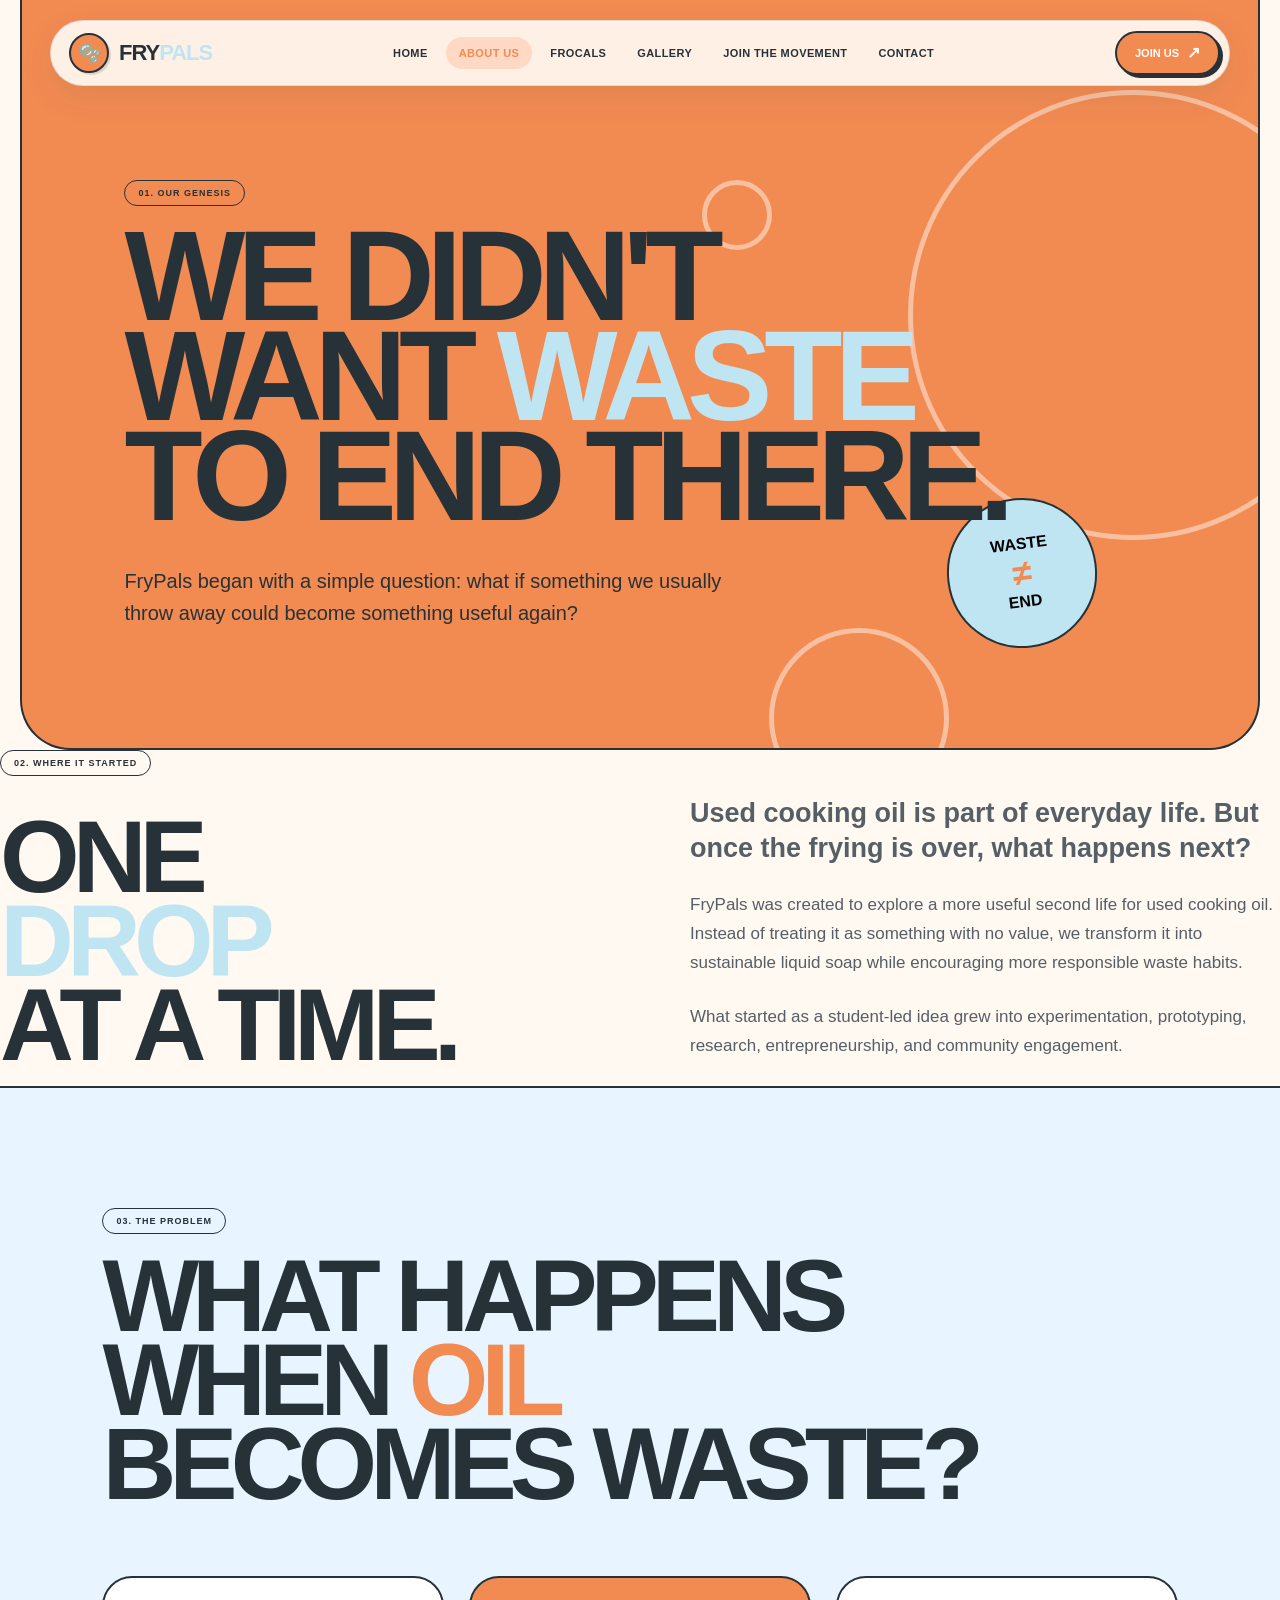
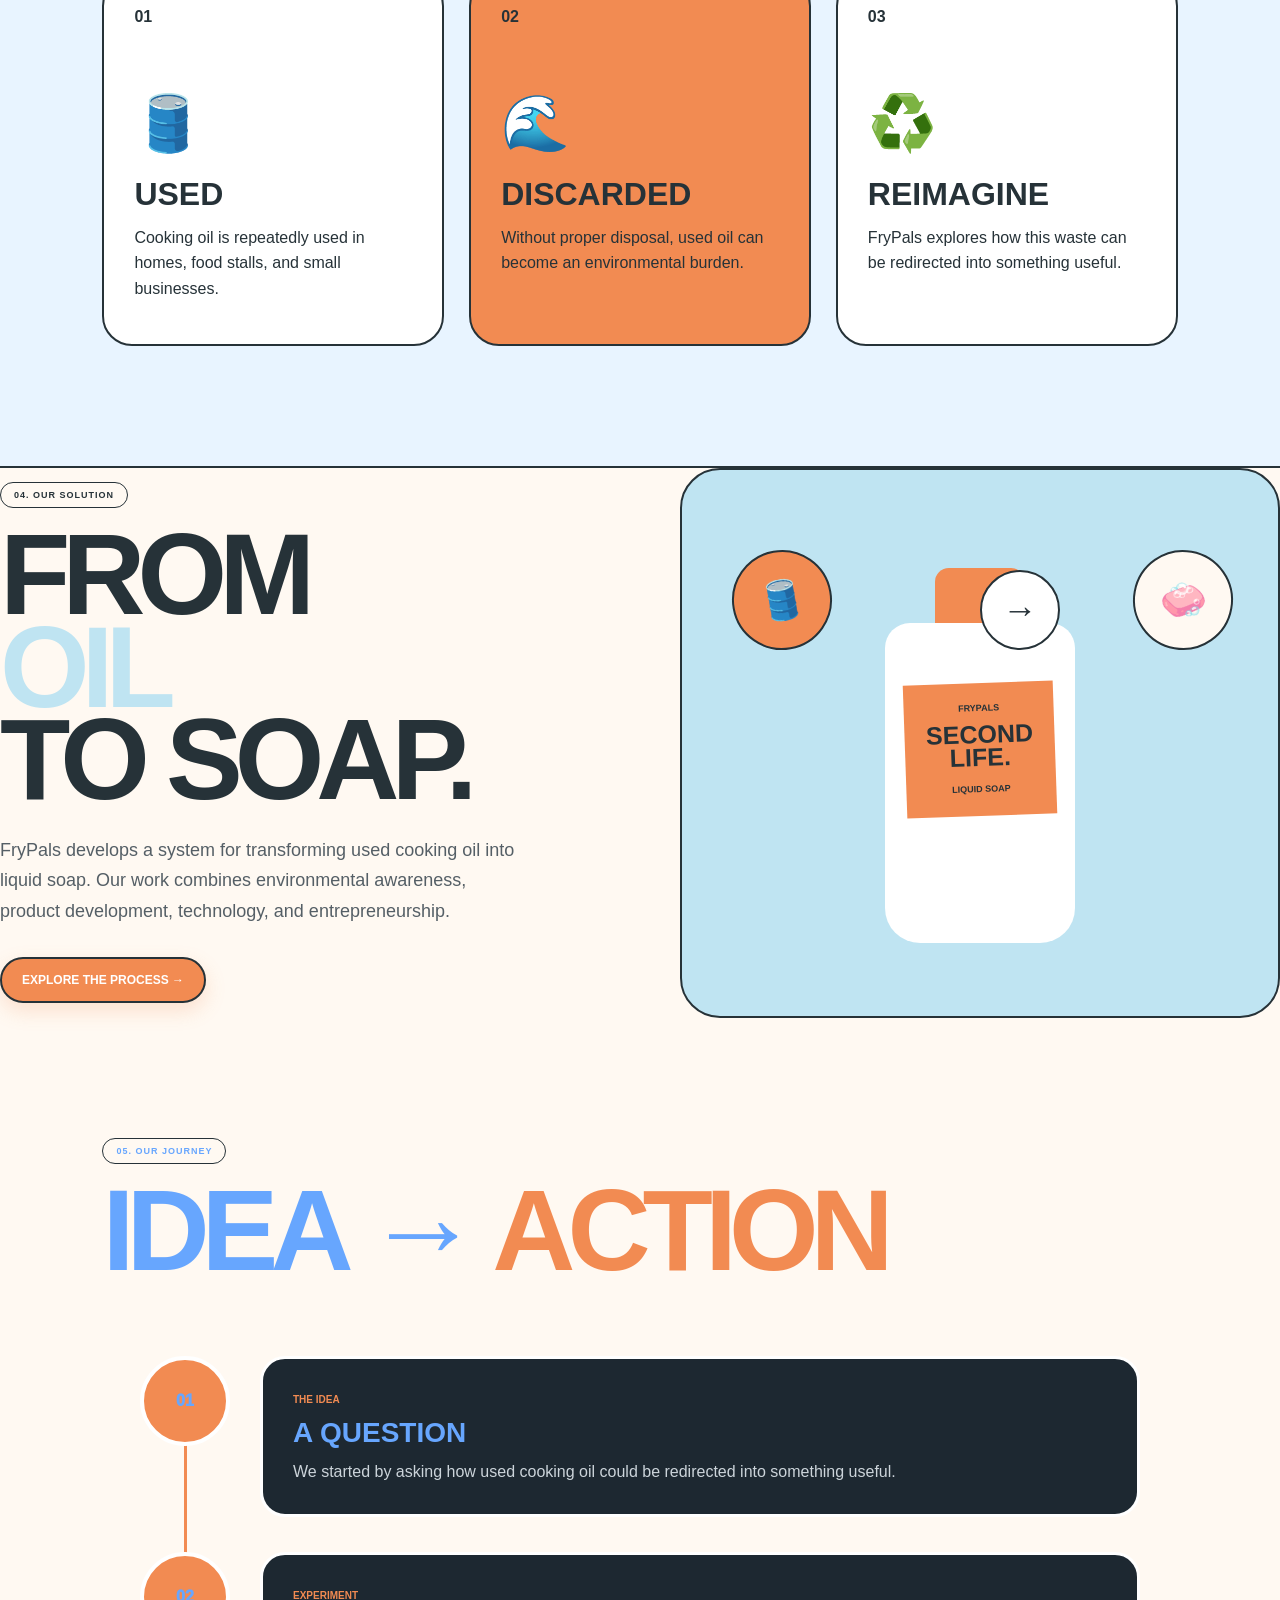
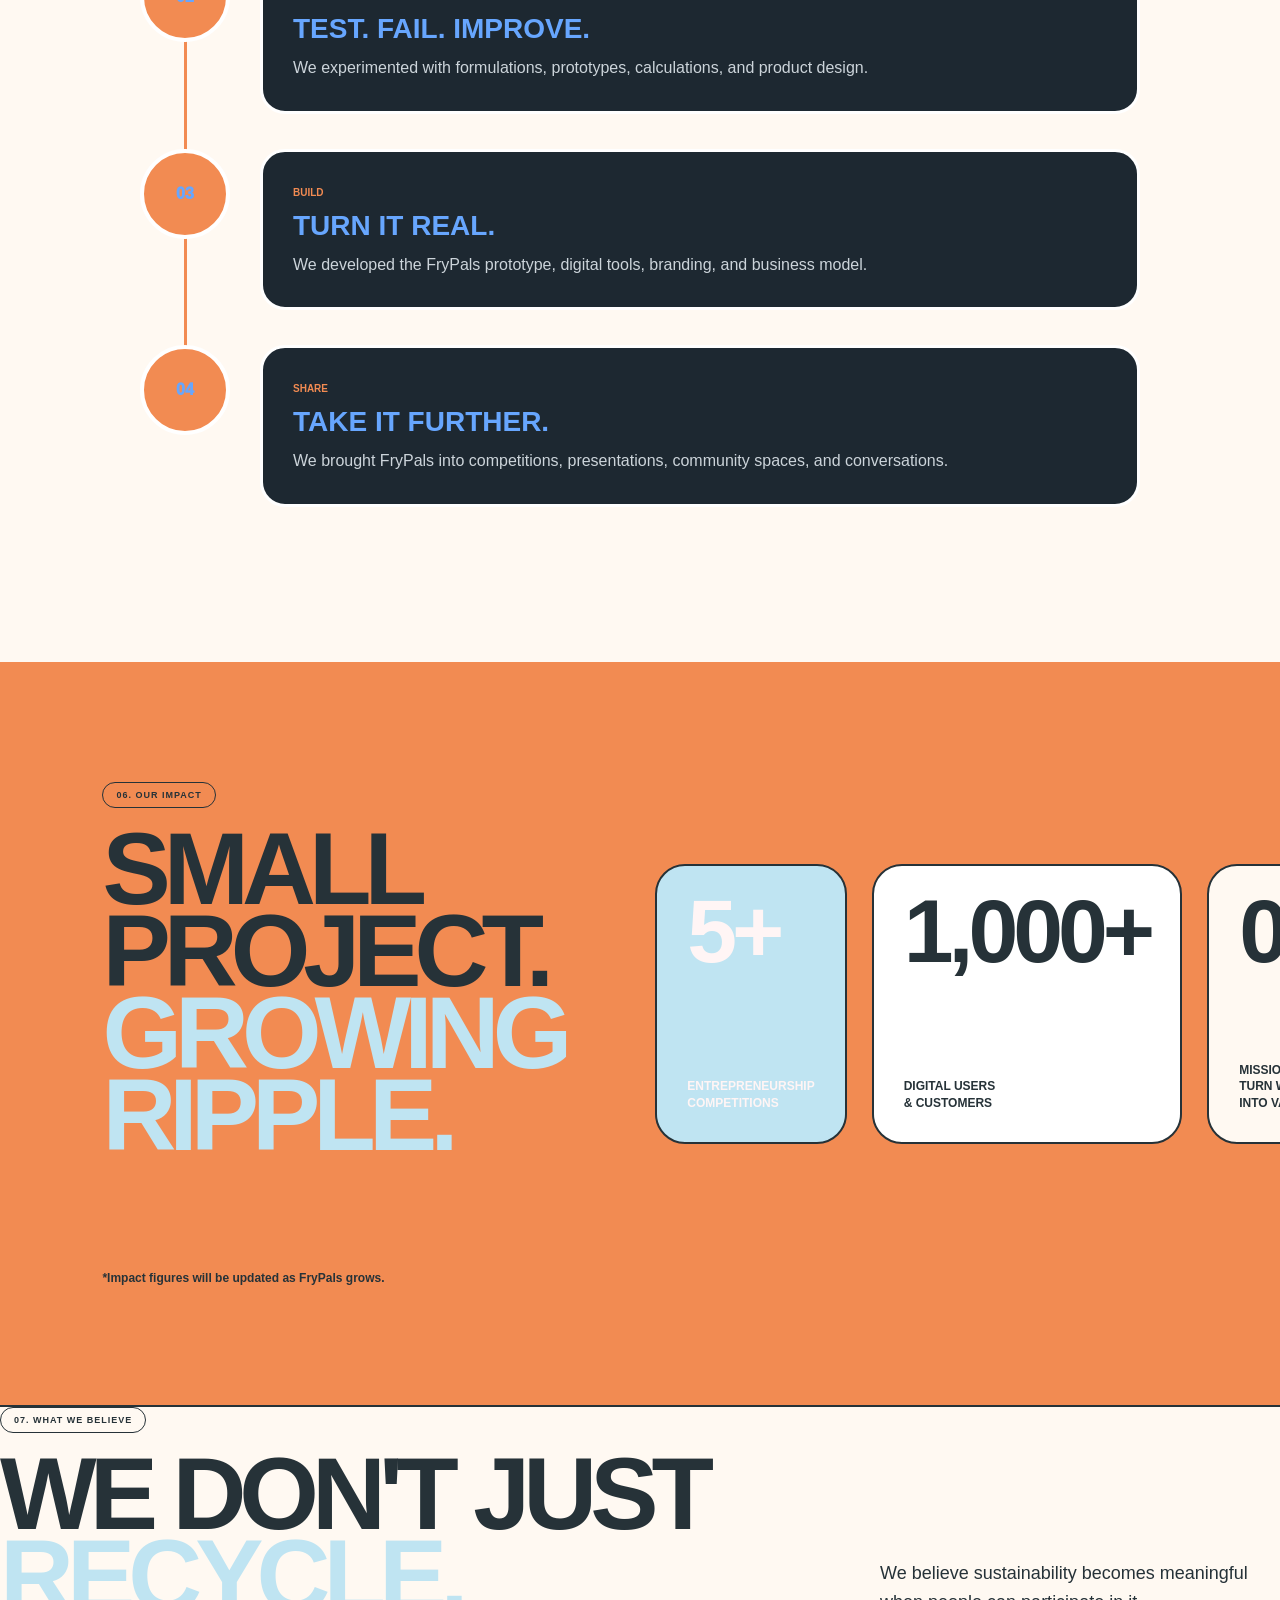
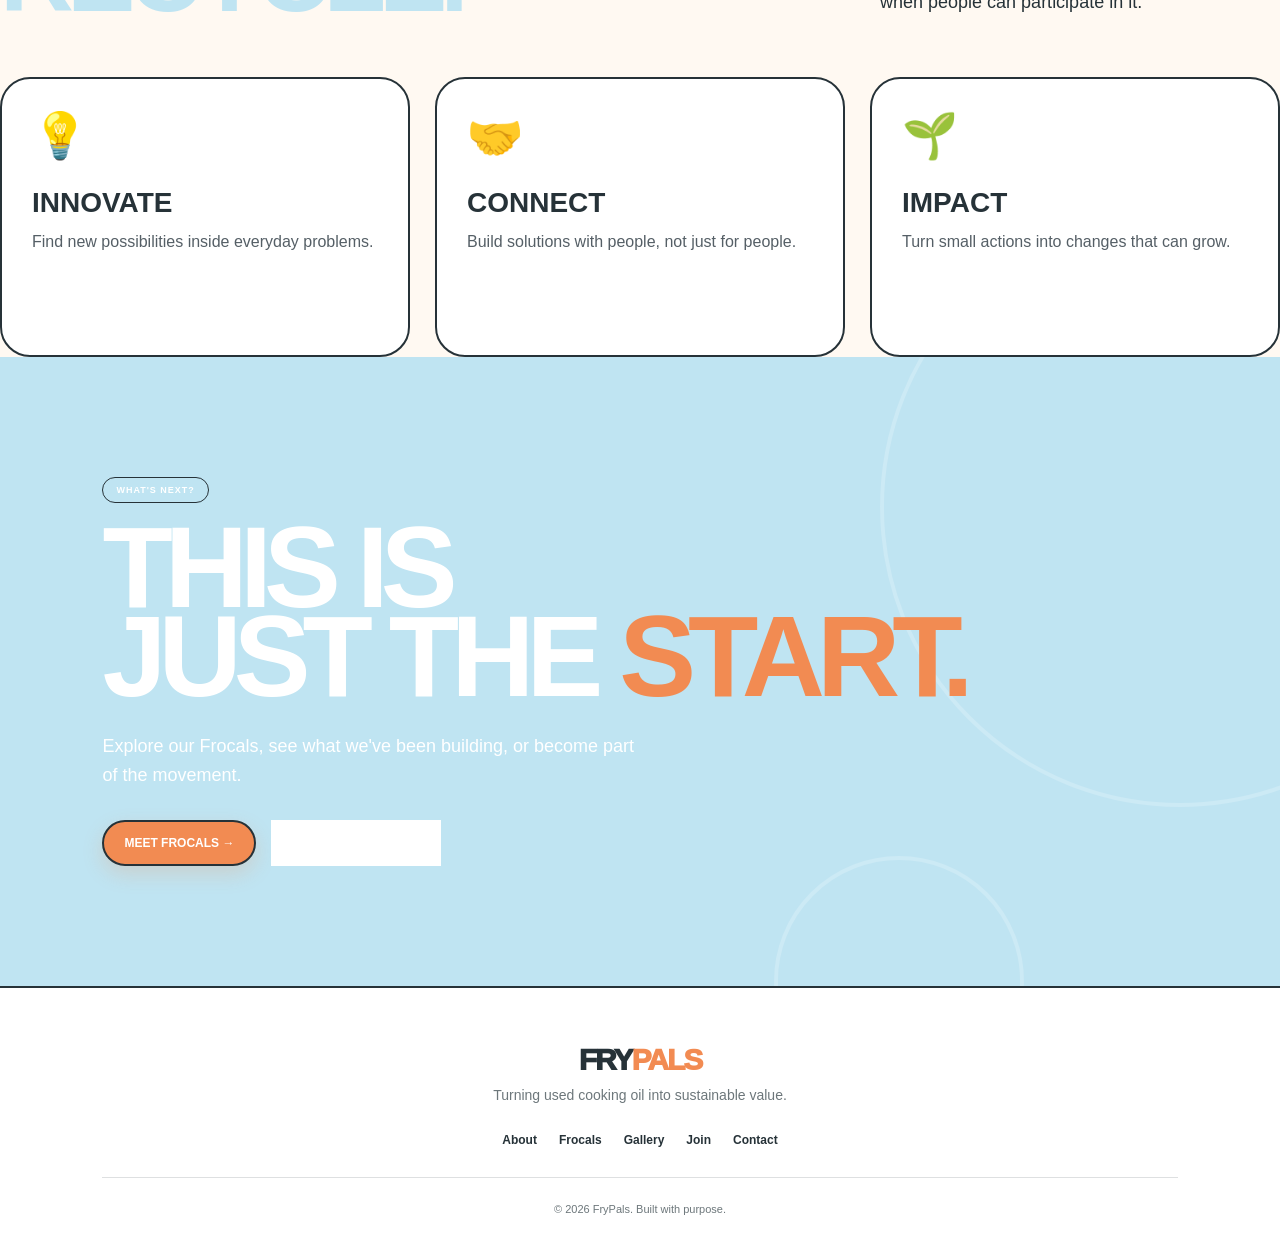
==== commit feeefb74: "finalizing" ====
--- a/about.html
+++ b/about.html
@@ -17,8 +17,8 @@
     <header class="navbar">
 
         <a href="index.html" class="logo">
-            <span class="logo-bubble">◉</span>
-            <span>FRY<span class="orange-text">PALS</span></span>
+            <span class="logo-bubble">🫧</span>
+            <span>FRY<span class="blue-text">PALS</span></span>
         </a>
 
         <nav>
@@ -33,24 +33,27 @@
         <a href="join.html" class="nav-button">
             JOIN US <span>↗</span>
         </a>
-<button class="mobile-menu-button" id="mobileMenuButton">
+
+        <!-- MOBILE MENU BUTTON -->
+        <button
+            class="mobile-menu-button"
+            id="mobileMenuButton"
+            type="button"
+        >
             ☰
         </button>
 
-    </header>
-
-
-    <!-- MOBILE MENU -->
-    <div class="mobile-menu" id="mobileMenu">
-
-        <a href="index.html">Home</a>
-        <a href="about.html">About Us</a>
-        <a href="frocals.html">Frocals</a>
-        <a href="gallery.html">Gallery</a>
-        <a href="join.html">Join the Movement</a>
-        <a href="contact.html">Contact</a>
-
-    </div>
+        <!-- MOBILE MENU -->
+        <div class="mobile-menu" id="mobileMenu">
+
+            <a href="index.html">Home</a>
+            <a href="about.html">About Us</a>
+            <a href="frocals.html">Frocals</a>
+            <a href="gallery.html">Gallery</a>
+            <a href="join.html">Join the Movement</a>
+            <a href="contact.html">Contact</a>
+
+        </div>
 
     </header>
 
@@ -269,10 +272,12 @@
 
                     <div class="soap-label">
                         <small>FRYPALS</small>
+
                         <strong>
                             SECOND<br>
                             LIFE.
                         </strong>
+
                         <span>
                             LIQUID SOAP
                         </span>
@@ -639,5 +644,10 @@
 
     </footer>
 
+
+    <!-- ================= JAVASCRIPT ================= -->
+
+    <script src="script.js"></script>
+
 </body>
 </html>
--- a/style.css
+++ b/style.css
@@ -1,5 +1,5 @@
 :root {
-    --orange: #F47B3A;
+    --orange: hsl(197, 89%, 59%);
     --soft-orange: #FFD8C2;
     --soft-blue: #BFE7F5;
     --light-blue: #EAF8FC;
@@ -136,8 +136,8 @@
 }
 
 
-.orange-text {
-    color: var(--orange);
+.blue-text {
+    color: var(--blue);
 }
 
 
